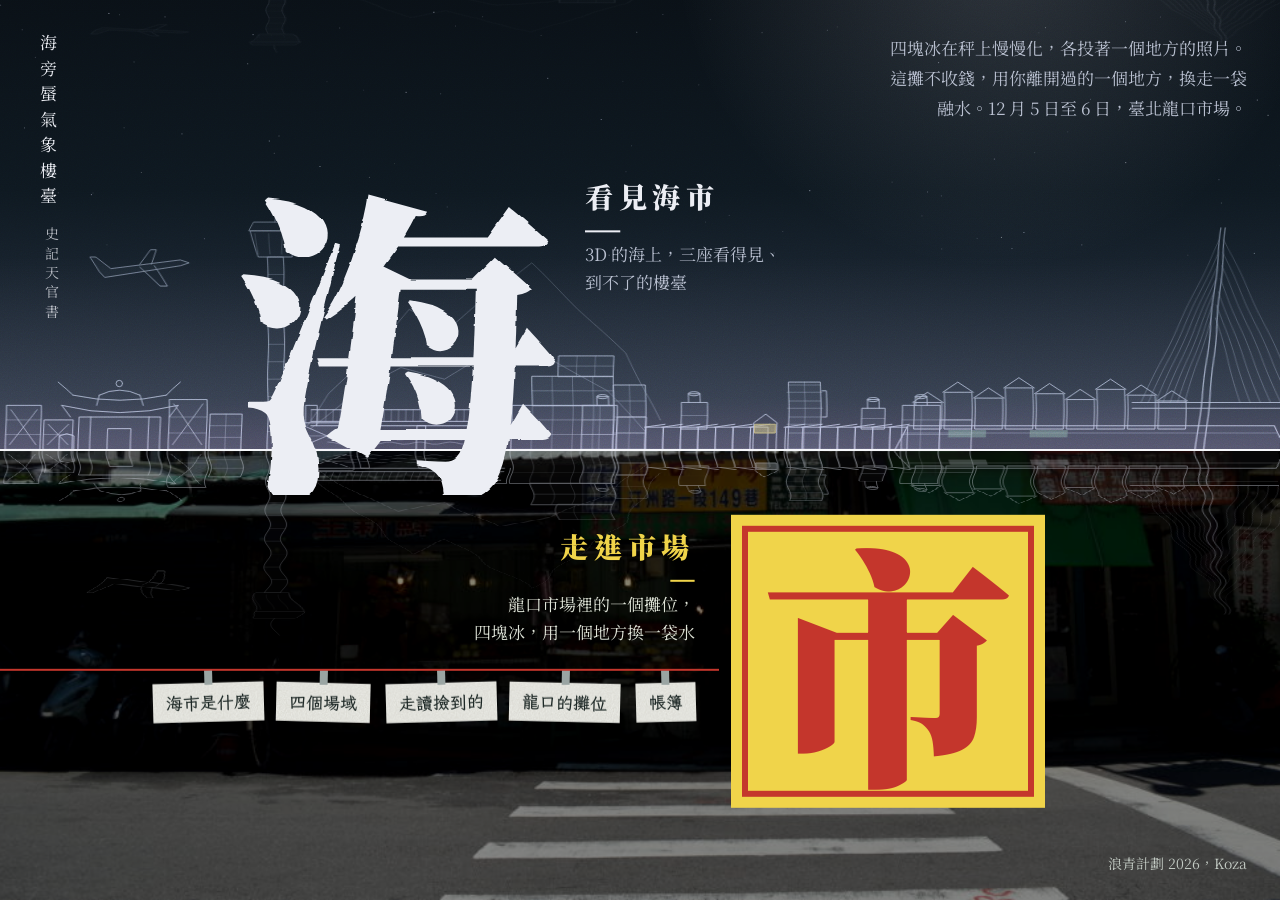
==== index.html @ f9930ed2 "《海市》網站第十版 入口頁（地平線切開「海」與「市」）、市場頁、3D 海市。 含 Koza 拍的龍口、雙溪、航空城照片，與標好出處的 Wikimedia Commons 照片。  Co-Authore" ====
<!doctype html>
<html lang="zh-Hant">
<head>
<meta charset="utf-8">
<meta name="viewport" content="width=device-width, initial-scale=1, viewport-fit=cover">
<title>海市・龍口市場裡的一個攤位</title>
<meta name="description" content="海市是龍口市場裡的一個攤位：四塊冰在秤上慢慢化，用你離開過的一個地方，換走一袋融水。上面是海，看見 3D 的海市；下面是市，走進市場。">
<link rel="icon" href="data:image/svg+xml,%3Csvg xmlns='http://www.w3.org/2000/svg' viewBox='0 0 64 64'%3E%3Crect width='64' height='64' fill='%23f0d44a'/%3E%3Ctext x='32' y='47' text-anchor='middle' font-size='42' font-weight='900' fill='%23c4362c' font-family='serif'%3E海%3C/text%3E%3C/svg%3E">
<link rel="preconnect" href="https://fonts.googleapis.com">
<link rel="preconnect" href="https://fonts.gstatic.com" crossorigin>
<link rel="stylesheet" href="https://fonts.googleapis.com/css2?family=Noto+Serif+TC:wght@400;600;900&family=LXGW+WenKai+TC:wght@700&display=swap">
<link rel="stylesheet" href="css/base.css">
<style>
/* 入口：「海市」兩個字被地平線切開。
   「海」在線上，是蜃吐出來的海市：珍珠色、在熱空氣裡晃，通往 3D。
   「市」在線下，是龍口市場的招牌：黃底紅字、站得穩穩的，通往一般網頁。
   游標在海上，地平線往下退，海市變大；游標在市場，地平線往上收，看到巷口。 */
:root {
  --m: clamp(20px, 2.6vw, 40px);
  --night: #070c10;
  --pearl: #eceef4;
  --pearl-2: #b9c0d0;
  --board: #f0d44a;
  --red: #c4362c; --red-2: #a52b22;
  --paper: #f3f4f0;
  --ink: #1d2826;
  --glyph: clamp(150px, min(36vh, 30vw), 440px);
}
html, body { height: 100%; margin: 0; background: var(--night); color: var(--pearl); overflow: hidden; font-family: var(--f-myth); }
a { color: inherit; text-decoration: none; }
.sr { position: absolute !important; width: 1px; height: 1px; overflow: hidden; clip-path: inset(50%); white-space: nowrap; }
.gate { position: fixed; inset: 0; overflow: hidden; }

/* 線上：夜海與海市 */
.sea { position: absolute; inset: 0; display: block; cursor: pointer; }
.sky { position: absolute; left: 0; right: 0; bottom: 50%; height: 72svh; will-change: transform; }
.sky canvas { position: absolute; inset: 0; width: 100%; height: 100%; display: block; }
.grain { position: absolute; inset: 0; pointer-events: none; opacity: .4; mix-blend-mode: overlay;
  background-image: url("data:image/svg+xml,%3Csvg xmlns='http://www.w3.org/2000/svg' width='200' height='200'%3E%3Cfilter id='n'%3E%3CfeTurbulence type='fractalNoise' baseFrequency='.85' numOctaves='3' stitchTiles='stitch'/%3E%3C/filter%3E%3Crect width='100%25' height='100%25' filter='url(%23n)' opacity='.55'/%3E%3C/svg%3E"); }

/* 線下：龍口市場的巷口 */
.market { position: absolute; inset: 0; display: block; clip-path: inset(50% 0 0 0); will-change: clip-path; background: #0d1110; }
.market .photo { position: absolute; inset: 0; width: 100%; height: 100%; object-fit: cover; object-position: 50% 62%; filter: brightness(.52) saturate(.85) contrast(1.05); }
.market .wet { position: absolute; left: 0; right: 0; top: 50%; height: 50%; will-change: transform; }
.market .wet canvas { width: 100%; height: 100%; display: block; mix-blend-mode: screen; }

/* 地平線：整個網站最重要的一條線 */
/* taste-skill-ignore: 地平線就是這個網站的概念，不是分隔線 */
.horizon { position: absolute; left: 0; right: 0; top: 50%; height: 2px; margin-top: -1px; background: #f6f7fa; z-index: 4; pointer-events: none; will-change: transform; transform-origin: 50% 50%; }

/* 兩個字 */
h1.g { margin: 0; padding-top: .14em; font-weight: 900; }
h1.g .sr { font-size: 1px; }
.g-shi { pointer-events: none; }
.g { position: absolute; z-index: 5; line-height: 1; font-size: var(--glyph); will-change: transform; }
.g-hai { left: max(var(--m), calc(50% - var(--glyph) * 1.25)); top: 50%; translate: 0 -88%; color: var(--pearl); filter: url(#heat); }
.g-shi { right: max(var(--m), calc(50% - var(--glyph) * 1.25)); top: 50%; translate: 0 calc(var(--glyph) * .2); }
.g-shi b { display: block; font-size: .78em; font-weight: 900; color: var(--red); background: var(--board); padding: .06em .12em .1em; outline: max(5px, .025em) solid var(--red); outline-offset: -.07em; }
.sub { font-size: 0; }

/* 字旁邊的說明與動作 */
.lab { position: absolute; z-index: 6; display: grid; gap: 8px; max-width: 24em; will-change: transform; }
.lab b { font-size: clamp(22px, 2.2vw, 30px); font-weight: 900; letter-spacing: .2em; }
.lab span { font-size: 17px; line-height: 1.65; }
.lab-sea { left: calc(max(var(--m), calc(50% - var(--glyph) * 1.25)) + var(--glyph) * 1.08); top: 50%; translate: 0 calc(-1 * var(--glyph) * .86); color: var(--pearl); }
.lab-sea span { color: var(--pearl-2); }
.lab-mkt { right: calc(max(var(--m), calc(50% - var(--glyph) * 1.25)) + var(--glyph) * 1.08); top: 50%; translate: 0 calc(var(--glyph) * .2 + 6px); text-align: right; justify-items: end; }
.lab-mkt b { color: var(--board); }
.lab-mkt span { color: #dfe4d8; }
.lab b::after { content: ""; display: block; height: 2px; margin-top: 8px; background: currentColor; transform: scaleX(.18); transform-origin: left; transition: transform .5s cubic-bezier(.2,.7,.2,1); }
.lab-mkt b::after { transform-origin: right; }
.sea:hover ~ .lab-sea b::after, .sea:focus-visible ~ .lab-sea b::after, .market:hover ~ .lab-mkt b::after, .market:focus-visible ~ .lab-mkt b::after { transform: scaleX(1); }
.sea:focus-visible, .market:focus-visible { outline: 3px solid var(--board); outline-offset: -8px; }
.lab { pointer-events: none; }

/* 紅繩上的紙條：直接到市場頁的某一段 */
.rope { position: absolute; left: var(--m); right: calc(max(var(--m), calc(50% - var(--glyph) * 1.25)) + var(--glyph) * 1.08); justify-content: flex-end; z-index: 6; top: 50%; translate: 0 calc(var(--glyph) * .2 + 150px); display: flex; flex-wrap: wrap; gap: 14px; margin: 0; padding: 18px 0 0; list-style: none; will-change: transform; }
.rope::before { content: ""; position: absolute; left: calc(-1 * var(--m)); right: -24px; top: 4px; height: 2px; background: var(--red); }
.rope a { display: block; position: relative; font-family: var(--f-hand); font-weight: 700; font-size: 17px; line-height: 1.3; color: var(--ink); padding: 9px 13px 8px; transform-origin: 50% -14px; rotate: var(--r, -1.6deg); transition: rotate .45s cubic-bezier(.3,1.5,.5,1), translate .45s cubic-bezier(.3,1.5,.5,1);
  background: var(--paper) url("data:image/svg+xml,%3Csvg xmlns='http://www.w3.org/2000/svg' width='240' height='240'%3E%3Cfilter id='n'%3E%3CfeTurbulence type='fractalNoise' baseFrequency='.85' numOctaves='2' stitchTiles='stitch'/%3E%3CfeColorMatrix values='0 0 0 0 .2 0 0 0 0 .18 0 0 0 0 .12 0 0 0 .55 0'/%3E%3C/filter%3E%3Crect width='100%25' height='100%25' filter='url(%23n)' opacity='.5'/%3E%3C/svg%3E"); }
.rope li:nth-child(even) a { --r: 1.4deg; }
.rope li { animation: sway 5.5s ease-in-out infinite alternate; animation-delay: calc(var(--i, 0) * -1.1s); transform-origin: 50% 0; }
.rope li:nth-child(2) { --i: 1; } .rope li:nth-child(3) { --i: 2; } .rope li:nth-child(4) { --i: 3; } .rope li:nth-child(5) { --i: 4; }
@keyframes sway { from { rotate: -1.6deg; } to { rotate: 1.8deg; } }
.rope a::before { content: ""; position: absolute; top: -12px; left: 50%; width: 8px; height: 14px; margin-left: -4px; background: #9aa5a3; }
.rope a:hover, .rope a:focus-visible { rotate: 0deg; translate: 0 3px; background-color: #fff; }
.rope a:focus-visible { outline: 3px solid var(--board); outline-offset: 2px; }

.quote { position: absolute; z-index: 6; left: var(--m); top: max(var(--m), env(safe-area-inset-top, 0px)); display: flex; gap: 14px; pointer-events: none; writing-mode: vertical-rl; }
.quote span:first-child { font-size: 17px; letter-spacing: .5em; }
.quote span:last-child { font-size: 14px; letter-spacing: .4em; opacity: .75; }
.about { position: absolute; z-index: 6; right: var(--m); top: max(var(--m), env(safe-area-inset-top, 0px)); margin: 0; max-width: 21em; font-size: 17px; line-height: 1.75; color: var(--pearl-2); pointer-events: none; text-align: right; }
.credit { position: absolute; z-index: 6; right: var(--m); bottom: max(24px, env(safe-area-inset-bottom, 0px)); margin: 0; font-size: 14px; color: #c3cbc4; pointer-events: none; }

/* 開場：地平線拉開，「海」從線上浮起、「市」掛上來 */
.horizon { scale: 0 1; animation: line 1.2s cubic-bezier(.6,0,.2,1) .1s forwards; }
@keyframes line { to { scale: 1 1; } }
.g-hai { animation: rise .8s cubic-bezier(.2,.7,.2,1) both; }
@keyframes rise { from { opacity: .35; clip-path: inset(60% 0 0 0); } to { opacity: 1; clip-path: inset(0 0 0 0); } }
.g-shi { animation: hang 2s cubic-bezier(.3,.7,.3,1) .4s both; transform-origin: 50% 0; }
@keyframes hang { 0% { opacity: 0; rotate: 0deg; translate: 0 calc(var(--glyph) * .2 - 40px); } 25% { opacity: 1; rotate: 3deg; translate: 0 calc(var(--glyph) * .2); } 50% { rotate: -1.8deg; } 75% { rotate: .7deg; } 100% { rotate: 0deg; translate: 0 calc(var(--glyph) * .2); } }
.lab, .rope, .about { animation: fade 1s ease 1.6s both; }
@keyframes fade { from { opacity: 0; } }

@media (max-width: 760px) {
  :root { --glyph: min(40vw, 30svh); }
  .g-hai { left: var(--m); }
  .g-shi { right: var(--m); }
  .lab-sea { left: auto; right: var(--m); text-align: right; justify-items: end; translate: 0 calc(-100% - 22px); }
  .lab-sea b::after { transform-origin: right; }
  .lab-mkt { right: auto; left: var(--m); text-align: left; justify-items: start; }
  .lab-mkt b::after { transform-origin: left; }
  .lab b { font-size: 20px; letter-spacing: .14em; }
  .lab span { font-size: 16px; }
  .lab br { display: none; }
  .lab-sea, .lab-mkt { max-width: 10.5em; }
  .rope { translate: 0 calc(var(--glyph) * .2 + var(--glyph) * .9 + 22px); gap: 12px 10px; right: var(--m); justify-content: flex-start; }
  .rope a { font-size: 16px; padding: 8px 11px 7px; }
  .quote span:last-child { display: none; }
  .about { left: calc(var(--m) + 48px); max-width: none; font-size: 16px; }
  .credit { bottom: max(14px, env(safe-area-inset-bottom, 0px)); }
}
@media (max-height: 640px) { .about { display: none; } }
@media (prefers-reduced-motion: reduce) {
  .horizon, .g, .lab, .rope, .rope li, .about { animation: none !important; } .horizon { scale: 1 1; }
  .g-hai { filter: none; } }
</style>
</head>
<body>
<svg width="0" height="0" style="position:absolute" aria-hidden="true">
  <filter id="heat" x="-10%" y="-10%" width="120%" height="120%">
    <feTurbulence type="fractalNoise" baseFrequency="0.004 0.06" numOctaves="2" seed="3" result="n">
      <animate attributeName="baseFrequency" dur="7s" values="0.004 0.06;0.005 0.085;0.004 0.06" repeatCount="indefinite"/>
    </feTurbulence>
    <feDisplacementMap in="SourceGraphic" in2="n" scale="4" xChannelSelector="R" yChannelSelector="G">
      <animate attributeName="scale" id="heatScale" dur="5s" values="3;5.5;3" repeatCount="indefinite"/>
    </feDisplacementMap>
  </filter>
</svg>
<main class="gate" id="gate">
  <a class="sea" id="sea" href="world.html" aria-label="看見海市，進入 3D 的海上">
    <div class="sky" id="skyL"><canvas id="sky" aria-hidden="true"></canvas><span class="grain" aria-hidden="true"></span></div>
    <h1 class="g g-hai" id="gHai"><span aria-hidden="true">海</span><span class="sr">海市，龍口市場裡的一個攤位</span></h1>
  </a>
  <a class="market" id="mkt" href="market.html" aria-label="市：走進市場，一般網頁">
    <img class="photo" src="images/longkou/1.jpg" width="1024" height="681" alt="" fetchpriority="high">
    <div class="wet" id="wetL"><canvas id="counter" aria-hidden="true"></canvas></div>
  </a>
  <div class="horizon" id="hz" aria-hidden="true"></div>
  <span class="g g-shi" id="gShi" aria-hidden="true"><b>市</b></span>
  <div class="lab lab-sea" id="labSea" aria-hidden="true"><b>看見海市</b><span>3D 的海上，三座看得見、<br>到不了的樓臺</span></div>
  <div class="lab lab-mkt" id="labMkt" aria-hidden="true"><b>走進市場</b><span>龍口市場裡的一個攤位，<br>四塊冰，用一個地方換一袋水</span></div>
  <ul class="rope" id="rope" aria-label="直接到市場裡的攤位">
    <li><a href="market.html#about">海市是什麼</a></li>
    <li><a href="market.html#sites">四個場域</a></li>
    <li><a href="market.html#walked">走讀撿到的</a></li>
    <li><a href="market.html#stall">龍口的攤位</a></li>
    <li><a href="market.html#ledger">帳簿</a></li>
  </ul>
  <div class="quote" aria-hidden="true"><span>海旁蜃氣象樓臺</span><span>史記天官書</span></div>
  <p class="about">四塊冰在秤上慢慢化，各投著一個地方的照片。這攤不收錢，用你離開過的一個地方，換走一袋融水。12 月 5 日至 6 日，臺北龍口市場。</p>
  <p class="credit">浪青計劃 2026，Koza</p>
</main>

<script>
(() => {
  const $ = id => document.getElementById(id);
  const cv = $('sky'), x = cv.getContext('2d');
  const cc = $('counter'), y2 = cc.getContext('2d');
  const reduce = matchMedia('(prefers-reduced-motion: reduce)').matches;
  const touch = matchMedia('(hover: none)').matches;
  const DPR = Math.min(2, devicePixelRatio || 1);
  let W, H, CW, CH, art, ghost, stars, hot = 0, t0 = null;
  let s = 11; const r = () => { s = (s * 16807) % 2147483647; return (s - 1) / 2147483646; };

  function makeArt() {
    const c = document.createElement('canvas'); c.width = W; c.height = Math.round(H * .66);
    const t = c.getContext('2d'), G = c.height - 1;
    const U = Math.min(W / 880, H / 430);
    const LINE = 'rgba(232,236,255,.88)', SOFT = 'rgba(232,236,255,.34)', FILL = 'rgba(190,200,235,.06)';
    t.lineJoin = 'round'; t.lineCap = 'round';
    let ox = 0;
    const X = v => ox + v * U, Y = v => G - v * U;
    const lw = k => (t.lineWidth = Math.max(1, DPR * k));
    const path = (pts, close, fill) => { t.beginPath(); pts.forEach(([a, b], i) => i ? t.lineTo(X(a), Y(b)) : t.moveTo(X(a), Y(b))); if (close) t.closePath(); if (fill) { t.fillStyle = FILL; t.fill(); } t.stroke(); };
    const seg = (a, b, c2, d) => { t.beginPath(); t.moveTo(X(a), Y(b)); t.lineTo(X(c2), Y(d)); t.stroke(); };
    const bldg = (x0, y0, w, h, o = {}) => {
      t.strokeStyle = LINE; lw(.85); path([[x0, y0], [x0, y0 + h], [x0 + w, y0 + h], [x0 + w, y0]], true, true);
      t.strokeStyle = SOFT; lw(.6);
      const fl = o.floor || 9;
      for (let yy = y0 + fl; yy < y0 + h - 1; yy += fl) seg(x0, yy, x0 + w, yy);
      const cols = o.cols ?? 2; for (let k = 1; k <= cols; k++) seg(x0 + w * k / (cols + 1), y0, x0 + w * k / (cols + 1), y0 + h);
      if (o.boarded) { t.strokeStyle = 'rgba(232,236,255,.7)'; seg(x0 + 3, y0 + 3, x0 + w - 3, y0 + h - 3); seg(x0 + 3, y0 + h - 3, x0 + w - 3, y0 + 3); }
    };

    /* 航空城 */
    ox = W * .15;
    bldg(52, 0, 11, 132, { floor: 12, cols: 0 });
    t.strokeStyle = LINE; lw(.9); path([[46, 132], [69, 132], [74, 150], [41, 150]], true, true); path([[40, 150], [75, 150], [72, 156], [43, 156]], true, true); seg(57.5, 156, 57.5, 172);
    t.strokeStyle = SOFT; lw(.6); for (let k = 0; k < 4; k++) seg(46 + k * 8, 134, 44 + k * 9.5, 148);
    t.strokeStyle = LINE; lw(.9); path([[-78, 0], [-78, 22], [-22, 22], [-22, 0]], false, true);
    seg(-70, 0, -70, 22); seg(-30, 0, -30, 22); path([[-58, 0], [-58, 14], [-42, 14], [-42, 0]]);
    t.beginPath(); t.moveTo(X(-90), Y(30)); t.quadraticCurveTo(X(-50), Y(20), X(-10), Y(30)); t.stroke();
    t.beginPath(); t.moveTo(X(-84), Y(22)); t.lineTo(X(-90), Y(30)); t.moveTo(X(-16), Y(22)); t.lineTo(X(-10), Y(30)); t.stroke();
    t.beginPath(); t.moveTo(X(-82), Y(37)); t.quadraticCurveTo(X(-50), Y(30), X(-18), Y(37)); t.stroke();
    t.beginPath(); t.moveTo(X(-82), Y(37)); t.quadraticCurveTo(X(-86), Y(41), X(-92), Y(46)); t.moveTo(X(-18), Y(37)); t.quadraticCurveTo(X(-14), Y(41), X(-8), Y(46)); t.stroke();
    t.beginPath(); t.moveTo(X(-64), Y(37)); t.quadraticCurveTo(X(-50), Y(44), X(-36), Y(37)); t.moveTo(X(-64), Y(37)); t.lineTo(X(-66), Y(30)); t.moveTo(X(-36), Y(37)); t.lineTo(X(-34), Y(30)); t.stroke();
    t.beginPath(); t.arc(X(-50), Y(45), 2.2 * U, 0, 7); t.stroke();
    bldg(-128, 0, 24, 30, { boarded: true, floor: 10, cols: 0 }); bldg(-102, 0, 20, 20, { boarded: true, floor: 10, cols: 0 });
    bldg(-16, 0, 26, 34, { boarded: true, floor: 11, cols: 0 }); bldg(12, 0, 22, 24, { floor: 8, cols: 1 }); bldg(76, 0, 34, 18, { boarded: true, floor: 9, cols: 0 });
    t.strokeStyle = LINE; lw(.9); path([[-91, 0], [-91, 9], [-86, 10.5], [-81, 9], [-81, 0]], false, true);
    path([[-60, 118], [-8, 126], [-2, 128], [-8, 130], [-56, 124], [-66, 132], [-70, 132], [-64, 122]], true, true);
    path([[-36, 125], [-22, 112], [-17, 112], [-26, 126]]); path([[-36, 127], [-28, 137], [-24, 137], [-28, 127]]);

    /* 雙溪 */
    ox = W * .37;
    t.strokeStyle = SOFT; lw(.7);
    t.beginPath(); t.moveTo(X(-125), Y(0)); [[-100, 38], [-74, 62], [-44, 96], [-18, 82], [8, 104], [40, 128], [72, 96], [104, 66], [128, 20]].forEach(([a, b]) => t.lineTo(X(a), Y(b))); t.stroke();
    t.beginPath(); t.moveTo(X(-112), Y(14)); [[-80, 40], [-50, 56], [-20, 48], [16, 70], [52, 62], [92, 40], [118, 12]].forEach(([a, b]) => t.lineTo(X(a), Y(b))); t.stroke();
    bldg(26, 0, 70, 30, { floor: 10, cols: 4 }); bldg(40, 30, 56, 20, { floor: 10, cols: 3 }); bldg(58, 50, 38, 14, { floor: 7, cols: 2 }); bldg(96, 0, 22, 44, { floor: 11, cols: 1 });
    t.strokeStyle = LINE; lw(1.2); seg(-112, 16, 20, 16); lw(.85); seg(-112, 27, 20, 27); seg(-112, 19, 20, 19);
    t.strokeStyle = SOFT; lw(.7); for (let k = -112; k <= 20; k += 5) seg(k, 19, k, 27);
    t.strokeStyle = LINE; lw(.9); path([[-116, 16], [-116, 30], [-108, 30], [-108, 16]]); path([[16, 16], [16, 30], [24, 30], [24, 16]]);
    for (const px of [-76, -36]) path([[px - 3, 0], [px - 3, 16], [px + 3, 16], [px + 3, 0]]);
    t.strokeStyle = SOFT; lw(.6); for (let k = 0; k < 3; k++) { t.beginPath(); for (let xx = -100; xx <= 10; xx += 4) { const yy = 4 + k * 3 + Math.sin(xx * .3 + k) * .8; xx === -100 ? t.moveTo(X(xx), Y(yy)) : t.lineTo(X(xx), Y(yy)); } t.stroke(); }

    /* 龍口：一層樓高的鐵皮屋頂連成一片，巷口掛著黃色的招牌，旁邊一棟紅磚老樓，後面是兩三層的老房子和水塔 */
    ox = W * .6;
    bldg(-128, 0, 24, 30, { floor: 10, cols: 1 }); bldg(-104, 0, 20, 22, { floor: 11, cols: 0 }); bldg(92, 0, 26, 30, { floor: 10, cols: 1 }); bldg(118, 0, 22, 20, { floor: 10, cols: 0 });
    bldg(-60, 14, 18, 18, { floor: 9, cols: 0 }); bldg(64, 14, 16, 14, { floor: 7, cols: 0 });
    t.strokeStyle = LINE; lw(.8); for (const [tx, ty] of [[-114, 30], [-51, 32], [105, 30], [72, 28]]) { path([[tx - 4, ty], [tx - 4, ty + 6], [tx + 4, ty + 6], [tx + 4, ty]]); t.beginPath(); t.ellipse(X(tx), Y(ty + 6), 4 * U, 1.4 * U, 0, 0, 7); t.stroke(); }
    // 鐵皮屋頂：一格一格、高低不齊
    for (let k = -84; k < 86; k += 12) { if (k > -10 && k < 6) continue; const h = 15 + ((k * 7) & 3);
      bldg(k, 0, 12, h, { floor: 30, cols: 0 }); t.strokeStyle = LINE; lw(.75); path([[k - 1, h], [k + 13, h + 2]]); }
    // 巷口：小山牆與黃色招牌
    t.strokeStyle = LINE; lw(1); path([[-10, 0], [-10, 18], [-2, 24], [6, 18], [6, 0]]);
    t.fillStyle = 'rgba(240,212,74,.55)'; t.fillRect(X(-9), Y(17), 14 * U, 6 * U); t.strokeStyle = 'rgba(240,212,74,.95)'; lw(.8); t.strokeRect(X(-9), Y(17), 14 * U, 6 * U);
    // 紅磚老樓
    bldg(14, 0, 22, 46, { floor: 11, cols: 1 });
    t.strokeStyle = SOFT; lw(.6); for (let k = 1; k < 4; k++) path([[13, 11 * k + 6], [37, 11 * k + 6]]);
    t.strokeStyle = LINE; lw(.8); path([[37, 22], [40, 22], [40, 40], [37, 40]]);

    /* 社子島 */
    ox = W * .85;
    for (let k = 0; k < 9; k++) { const x0 = -120 + k * 21, h = 18 + (k * 7) % 11; bldg(x0, 14, 19, h, { floor: 30, cols: 0 }); t.strokeStyle = LINE; lw(.8); path([[x0 - 1, 14 + h], [x0 + 9.5, 14 + h + 7], [x0 + 20, 14 + h]]); }
    t.strokeStyle = LINE; lw(1.1); path([[-132, 0], [-124, 16], [128, 16], [136, 0]], false, true);
    t.strokeStyle = SOFT; lw(.6); seg(-126, 11, 130, 11);
    t.fillStyle = 'rgba(132,196,140,.45)'; t.fillRect(X(-96), Y(13), 26 * U, 5 * U); t.fillRect(X(-40), Y(13), 26 * U, 5 * U);
    const TOPX = 92, TOPY = 152;
    t.strokeStyle = LINE; lw(1.3); seg(74, 0, TOPX, TOPY); seg(80, 0, TOPX + 3, TOPY);
    lw(1.1); seg(30, 32, 150, 32); seg(30, 28, 150, 28);
    t.strokeStyle = SOFT; lw(.55);
    for (let k = 0; k < 7; k++) { const hy = TOPY - 8 - k * 9, hx = 74 + (TOPX - 74) * (hy / TOPY); seg(hx, hy, 36 + k * 5, 32); seg(hx + 3, hy, 146 - k * 7, 32); }
    return c;
  }
  // 倒影：同一張線稿染成深色，畫在白鐵台面上才看得見
  function makeGhost(src) {
    const c = document.createElement('canvas'); c.width = src.width; c.height = src.height;
    const g = c.getContext('2d'); g.drawImage(src, 0, 0); g.globalCompositeOperation = 'source-in'; g.fillStyle = '#d9deea'; g.fillRect(0, 0, c.width, c.height);
    return c;
  }


  function size() {
    W = cv.width = Math.round(cv.clientWidth * DPR); H = cv.height = Math.round(cv.clientHeight * DPR);
    CW = cc.width = Math.round(cc.clientWidth * DPR); CH = cc.height = Math.round(cc.clientHeight * DPR);
    s = 11; art = makeArt(); ghost = makeGhost(art);
    stars = Array.from({ length: 150 }, () => [r() * W, r() * H * .7, r()]);
  }
  size(); addEventListener('resize', size);
  const ease = v => v <= 0 ? 0 : v >= 1 ? 1 : 1 - Math.pow(1 - v, 3);

  /* 地平線：游標在海上就往下退（海市變大），在市場就往上收（看見巷口） */
  let hz = .5, hzT = .5, pin = 0;
  const sea = $('sea'), mkt = $('mkt');
  const toSea = () => { hzT = .6; pin = 1; }, toMkt = () => { hzT = .4; pin = -1; }, rest = () => { hzT = .5; pin = 0; };
  if (!touch) {
    addEventListener('pointermove', e => { const k = e.clientY / innerHeight; if (k < hz - .02) toSea(); else if (k > hz + .02) toMkt(); });
    document.documentElement.addEventListener('pointerleave', rest);
  }
  sea.addEventListener('focus', toSea); mkt.addEventListener('focus', toMkt);
  sea.addEventListener('blur', rest); mkt.addEventListener('blur', rest);
  // 地平線以下的地方都屬於市場：點在線下（包括「市」和它的說明）就走進市場
  const els = { sky: $('skyL'), wet: $('wetL'), hz: $('hz'), hai: $('gHai'), shi: $('gShi'), ls: $('labSea'), lm: $('labMkt'), rope: $('rope') };
  const heat = document.getElementById('heatScale');

  function layout(t) {
    const dy = (hz - .5) * innerHeight;
    const tr = `translate3d(0, ${dy.toFixed(1)}px, 0)`;
    els.sky.style.transform = tr; els.wet.style.transform = tr; els.hz.style.transform = tr;
    // 海市越近越大一點，市場越近字越穩
    const k = (hz - .5) / .1;   // -1 市場 … 0 … 1 海
    els.hai.style.transform = `${tr} scale(${(1 + Math.max(0, k) * .12).toFixed(3)})`;
    els.hai.style.transformOrigin = '50% 100%';
    els.shi.style.transform = `${tr} scale(${(1 + Math.max(0, -k) * .06).toFixed(3)})`;
    els.ls.style.transform = tr; els.lm.style.transform = tr; els.rope.style.transform = tr;
    mkt.style.clipPath = `inset(${(hz * 100).toFixed(2)}% 0 0 0)`;
    if (heat && !reduce) heat.setAttribute('values', `${(2.5 + k).toFixed(1)};${(4.5 + k * 2).toFixed(1)};${(2.5 + k).toFixed(1)}`);
  }

  function draw(t) {
    if (t0 === null) t0 = t;
    const rise = reduce ? 1 : ease((t - t0 - 500) / 2400);
    // 地平線慢慢跟上游標；沒有游標時（手機）自己輕輕呼吸
    const idle = touch && !reduce && !pin ? Math.sin(t * .00035) * .025 : 0;
    hz += (hzT + idle - hz) * (reduce ? 1 : .06);
    hot += ((pin > 0 ? 1 : 0) - hot) * .05;
    layout(t);

    const g = x.createLinearGradient(0, 0, 0, H);
    g.addColorStop(0, '#05080c'); g.addColorStop(.6, '#0e1820'); g.addColorStop(.92, '#25303f'); g.addColorStop(1, '#3a3b52');
    x.fillStyle = g; x.fillRect(0, 0, W, H);
    stars.forEach(([sx, sy, k]) => { x.fillStyle = `rgba(230,234,255,${.12 + .45 * k * (.6 + .4 * Math.sin(t * .001 + k * 30))})`; x.fillRect(sx, sy, DPR, DPR); });
    const m = x.createRadialGradient(W * .78, H * .22, 0, W * .78, H * .22, H * .5);
    m.addColorStop(0, 'rgba(230,232,245,.16)'); m.addColorStop(1, 'rgba(230,232,245,0)'); x.fillStyle = m; x.fillRect(0, 0, W, H);
    // 一條一條橫切、左右晃，像隔著熱空氣看；游標在海上時晃得更兇
    const th = art.height, step = DPR, amp = (1 + hot * 4) * DPR, lift = (1 - rise) * th * .18;
    x.globalCompositeOperation = 'lighter';
    for (let yy = 0; yy < th; yy += step) {
      const kk = yy / th; if (kk < 1 - rise * 1.02) continue;
      const off = Math.sin(yy * .09 / DPR + t * .0016) * amp * (1 - kk * .6) + Math.sin(yy * .023 / DPR - t * .0006) * amp * .5;
      x.globalAlpha = Math.min(1, Math.pow(kk, .7) * (.62 + hot * .3)) * rise;
      x.drawImage(art, 0, yy, W, step, off, H - th + yy + lift, W, step);
    }
    // 上現蜃景：樓臺上方，偶爾浮出一個倒過來的影子
    const fl = reduce ? .5 : Math.max(0, Math.sin(t * .00031) * .5 + Math.sin(t * .00083) * .35);
    if (fl > .02) { const sq = .42 + Math.sin(t * .0004) * .12;
      for (let yy = 0; yy < th; yy += step) {
        const dst = H - th * .8 - yy * sq; if (dst < 0) break;         // 倒過來：樓臺的底在最上面，頂朝下對著真的樓臺
        const off = Math.sin(yy * .11 / DPR + t * .002) * amp * 1.6;
        x.globalAlpha = Math.pow(yy / th, 1.4) * .24 * fl * rise;
        x.drawImage(art, 0, yy, W, step, off, dst, W, Math.max(1, step * sq));
      } }
    x.globalAlpha = 1; x.globalCompositeOperation = 'source-over';
    const v = x.createLinearGradient(0, H * .7, 0, H);
    v.addColorStop(0, 'rgba(207,199,224,0)'); v.addColorStop(1, `rgba(207,199,224,${.14 + hot * .12})`);
    x.fillStyle = v; x.fillRect(0, H * .7, W, H * .3);

    // 線下：海市倒映在巷口濕濕的地上，一皺一皺
    y2.clearRect(0, 0, CW, CH);
    const depth = Math.min(CH * .7, th * .8), sqz = depth / th;
    for (let yy = 0; yy < depth; yy += step) {
      const kk = yy / depth, src = th - 1 - Math.floor(yy / sqz); if (src < 0) break;
      const off = Math.sin(yy * .22 / DPR + t * .0022) * (1.5 + kk * 6) * DPR;
      y2.globalAlpha = (1 - kk) * (1 - kk) * .55 * rise;
      y2.drawImage(ghost, 0, src, W, 1, off, yy, CW, step);
    }
    y2.globalAlpha = 1;
    requestAnimationFrame(draw);
  }
  requestAnimationFrame(draw);
})();
</script>
</body>
</html>
---- css/base.css ----
/* 《海市》共用設計語言
   一條地平線分開兩個世界：上面是蜃吐出的海市（夜海、珍珠般的水氣），下面是龍口市場（白鐵攤台、紅繩、手寫價牌）。
   每頁刻意只用一種外觀：海市頁是夜，市場頁是白鐵，不跟隨系統深淺色。 */
:root {
  --sea: #0e1a22;        /* 夜海 */
  --sea-2: #172833;
  --pearl: #e3e6ea;      /* 蜃氣、珍珠 */
  --vapor-a: #cfc7e0;    /* 水氣的紫 */
  --vapor-b: #b7e0e2;    /* 水氣的青 */
  --ice: #c4e6ec;
  --red: #c4362c;        /* 紅繩、價牌 */
  --steel: #e8ecec;      /* 白鐵攤台 */
  --steel-2: #d3d9d9;
  --ink: #1a2529;
  --ink-soft: #55656a;
  --f-myth: "Noto Serif TC", "Songti TC", "PMingLiU", serif;      /* 神話、標題 */
  --f-hand: "LXGW WenKai TC", "Kaiti TC", "DFKai-SB", serif;      /* 價牌、叫賣，手寫感 */
  --f-body: "Noto Sans TC", "PingFang TC", "Microsoft JhengHei", sans-serif;
}
* { box-sizing: border-box; }
[hidden] { display: none !important; }
html, body { margin: 0; }
body { font-family: var(--f-body); font-size: 16px; line-height: 1.8; -webkit-font-smoothing: antialiased; }
a { color: inherit; }
:focus-visible { outline: 2px solid var(--red); outline-offset: 3px; }
.vertical { writing-mode: vertical-rl; text-orientation: upright; letter-spacing: .35em; }
.tag-red { font-family: var(--f-hand); background: var(--red); color: #fff; padding: 2px 10px; border-radius: 2px; display: inline-block; }
@media (prefers-reduced-motion: reduce) { *, *::before, *::after { animation: none !important; transition: none !important; } }
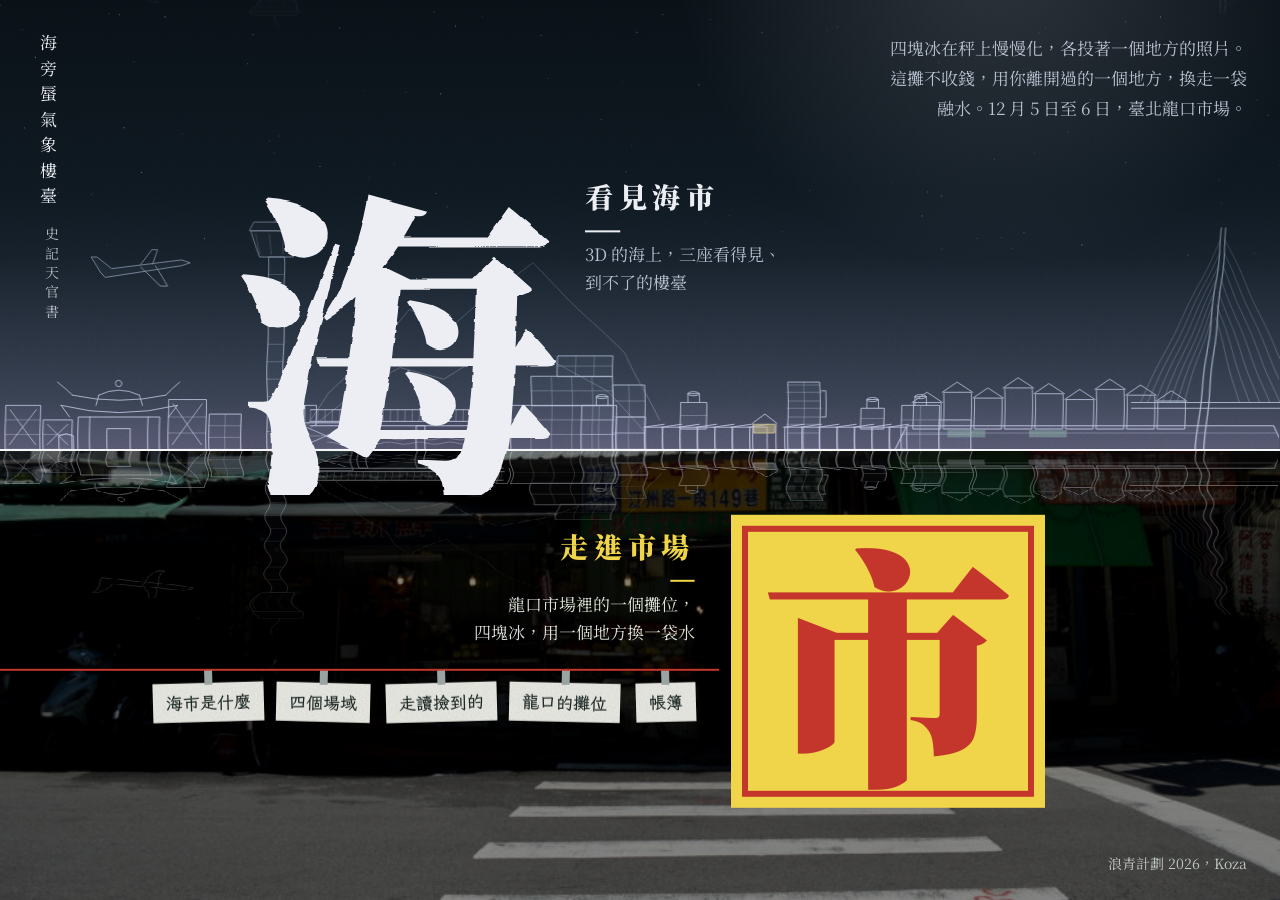
==== commit 91da7c29: "3D 樓臺中距離寫實化：照片貼牆、重建社子大橋、做舊、水邊 - 修正樹和油桶發白：靠 instanceColor 上色的材質，夜間補光也乘上各自的顏色 - Koza 的照片貼上建築：雙溪沿溪老公寓、林" ====
--- a/index.html
+++ b/index.html
@@ -262,6 +262,8 @@
 
 
   function size() {
+    // 視窗或容器還沒有大小時（背景分頁、剛載入）先不畫，免得拿寬或高為 0 的畫布去 drawImage
+    if (!cv.clientWidth || !cv.clientHeight || !cc.clientWidth || !cc.clientHeight) return false;
     W = cv.width = Math.round(cv.clientWidth * DPR); H = cv.height = Math.round(cv.clientHeight * DPR);
     CW = cc.width = Math.round(cc.clientWidth * DPR); CH = cc.height = Math.round(cc.clientHeight * DPR);
     s = 11; art = makeArt(); ghost = makeGhost(art);
@@ -299,6 +301,7 @@
   }
 
   function draw(t) {
+    if (!art || !art.width || !art.height) { if (size() === false) { requestAnimationFrame(draw); return; } }
     if (t0 === null) t0 = t;
     const rise = reduce ? 1 : ease((t - t0 - 500) / 2400);
     // 地平線慢慢跟上游標；沒有游標時（手機）自己輕輕呼吸
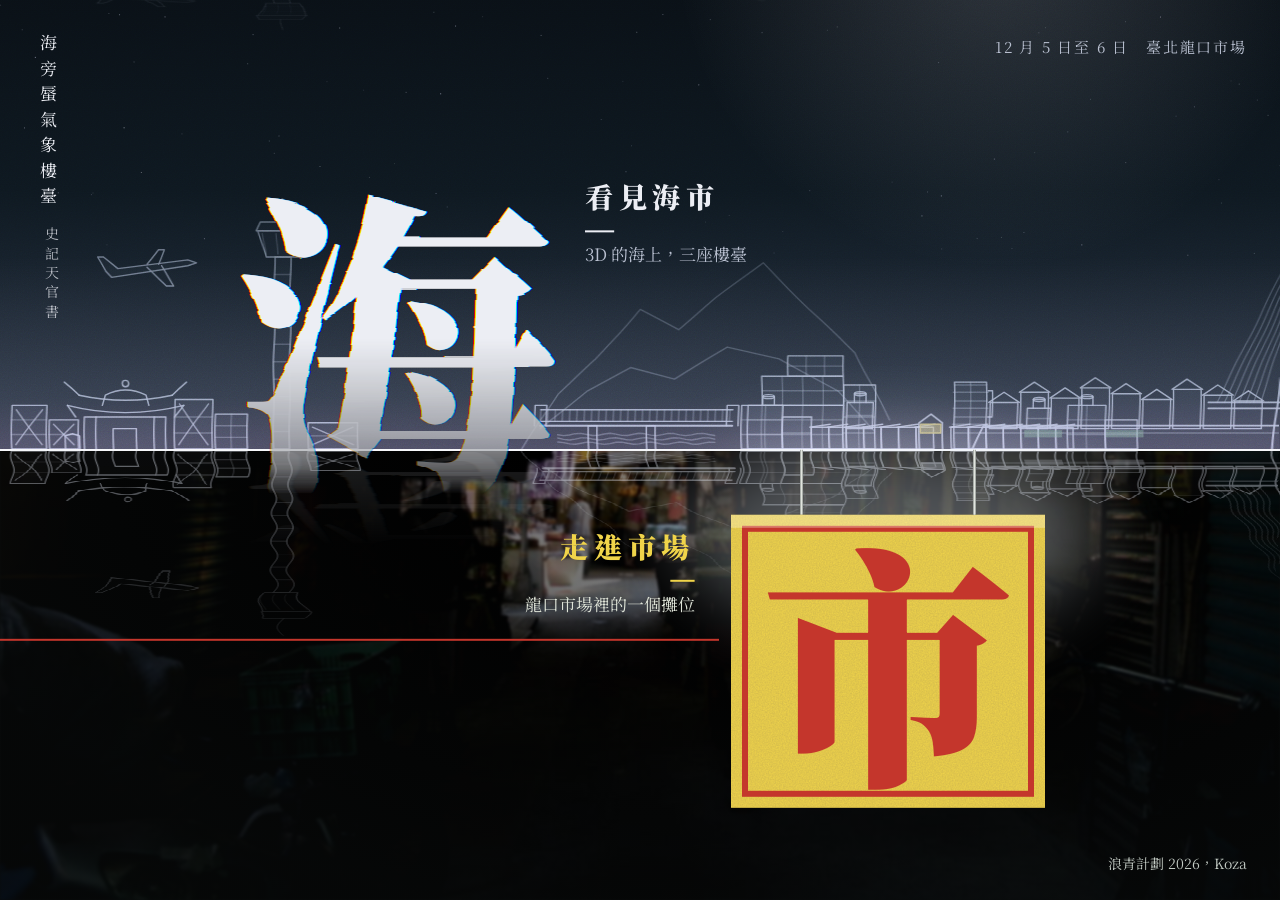
==== commit 31252584: "入口頁：只讓「海市」和地平線說話 文字刪到一行日期、紙條游標進市場才垂下；點海被夜霧吞、點市推進巷口； 海成蜃景（淡入地平線、倒影、色散），市成吊在地平線上的招牌加日光燈； 巷口換 2.jpg 加暗角" ====
--- a/index.html
+++ b/index.html
@@ -40,7 +40,9 @@
 
 /* 線下：龍口市場的巷口 */
 .market { position: absolute; inset: 0; display: block; clip-path: inset(50% 0 0 0); will-change: clip-path; background: #0d1110; }
-.market .photo { position: absolute; inset: 0; width: 100%; height: 100%; object-fit: cover; object-position: 50% 62%; filter: brightness(.52) saturate(.85) contrast(1.05); }
+.market .photo { position: absolute; inset: 0; width: 100%; height: 100%; object-fit: cover; object-position: 50% 58%; filter: brightness(.5) saturate(.8) contrast(1.06) blur(1.2px); transform-origin: 50% 62%; transition: transform 1.1s cubic-bezier(.5,0,.2,1), filter 1.1s ease; }
+/* 巷口暗角：視線停在招牌，不被最亮的地面搶走 */
+.market .vig { position: absolute; inset: 0; pointer-events: none; background: radial-gradient(ellipse 70% 60% at 62% 45%, rgba(8,10,10,0) 30%, rgba(8,10,10,.72) 100%); }
 .market .wet { position: absolute; left: 0; right: 0; top: 50%; height: 50%; will-change: transform; }
 .market .wet canvas { width: 100%; height: 100%; display: block; mix-blend-mode: screen; }
 
@@ -54,8 +56,20 @@
 .g-shi { pointer-events: none; }
 .g { position: absolute; z-index: 5; line-height: 1; font-size: var(--glyph); will-change: transform; }
 .g-hai { left: max(var(--m), calc(50% - var(--glyph) * 1.25)); top: 50%; translate: 0 -88%; color: var(--pearl); filter: url(#heat); }
+/* 「海」越往地平線越淡，像蜃景從水氣裡浮出來 */
+.g-hai > span:first-child { display: inline-block; -webkit-mask-image: linear-gradient(#000 52%, rgba(0,0,0,.25) 92%, transparent); mask-image: linear-gradient(#000 52%, rgba(0,0,0,.25) 92%, transparent); }
+/* 線下一個倒過來、被壓扁的淡倒影 */
+.g-echo { left: max(var(--m), calc(50% - var(--glyph) * 1.25)); top: 50%; translate: 0 -100%; color: var(--pearl); opacity: .13; transform-origin: 50% 100%; filter: url(#heat) blur(1.5px); pointer-events: none;
+  -webkit-mask-image: linear-gradient(to top, #000, transparent 72%); mask-image: linear-gradient(to top, #000, transparent 72%); }
 .g-shi { right: max(var(--m), calc(50% - var(--glyph) * 1.25)); top: 50%; translate: 0 calc(var(--glyph) * .2); }
-.g-shi b { display: block; font-size: .78em; font-weight: 900; color: var(--red); background: var(--board); padding: .06em .12em .1em; outline: max(5px, .025em) solid var(--red); outline-offset: -.07em; }
+.g-shi b { position: relative; display: block; font-size: .78em; font-weight: 900; color: var(--red); background: var(--board) url("data:image/svg+xml,%3Csvg xmlns='http://www.w3.org/2000/svg' width='220' height='220'%3E%3Cfilter id='n'%3E%3CfeTurbulence type='fractalNoise' baseFrequency='.7' numOctaves='3' stitchTiles='stitch'/%3E%3CfeColorMatrix values='0 0 0 0 .32 0 0 0 0 .24 0 0 0 0 .08 0 0 0 .9 0'/%3E%3C/filter%3E%3Crect width='100%25' height='100%25' filter='url(%23n)' opacity='.38'/%3E%3C/svg%3E"); padding: .06em .12em .1em; outline: max(5px, .025em) solid var(--red); outline-offset: -.07em; }
+/* 招牌上緣那條被日光燈照亮的邊，和兩條吊線 */
+.g-shi b::before { content: ""; position: absolute; left: 0; right: 0; top: 0; height: .05em; background: rgba(255,250,220,.35); }
+.g-shi::before, .g-shi::after { content: ""; position: absolute; top: -.2em; width: 3px; height: .2em; background: linear-gradient(90deg, #8d938e, #e2e5df 50%, #8d938e); }
+.g-shi::before { left: 22%; } .g-shi::after { right: 22%; }
+/* 招牌後面的日光燈光暈，偶爾閃一下 */
+.g-shi .tube { position: absolute; left: -16%; right: -16%; top: -26%; height: 64%; z-index: -1; background: #eaf4ff; opacity: .34; filter: blur(40px); border-radius: 50%; animation: tube 9s steps(1, end) 2.4s infinite; }
+@keyframes tube { 0%, 61%, 63%, 64.5%, 100% { opacity: .34; } 62%, 64% { opacity: .06; } }
 .sub { font-size: 0; }
 
 /* 字旁邊的說明與動作 */
@@ -74,9 +88,15 @@
 .lab { pointer-events: none; }
 
 /* 紅繩上的紙條：直接到市場頁的某一段 */
-.rope { position: absolute; left: var(--m); right: calc(max(var(--m), calc(50% - var(--glyph) * 1.25)) + var(--glyph) * 1.08); justify-content: flex-end; z-index: 6; top: 50%; translate: 0 calc(var(--glyph) * .2 + 150px); display: flex; flex-wrap: wrap; gap: 14px; margin: 0; padding: 18px 0 0; list-style: none; will-change: transform; }
+.rope { position: absolute; left: var(--m); right: calc(max(var(--m), calc(50% - var(--glyph) * 1.25)) + var(--glyph) * 1.08); justify-content: flex-end; z-index: 6; top: 50%; translate: 0 calc(var(--glyph) * .2 + 120px); display: flex; flex-wrap: nowrap; gap: 12px; margin: 0; padding: 18px 0 0; list-style: none; will-change: transform; }
+.rope li { flex: none; }
+@media (hover: hover) {
+  .rope a { opacity: 0; translate: 0 -26px; transition: opacity .35s ease, translate .6s cubic-bezier(.3,1.4,.5,1), rotate .45s cubic-bezier(.3,1.5,.5,1); }
+  .gate.on-mkt .rope a, .rope:focus-within a { opacity: 1; translate: 0 0; }
+  .gate.on-mkt .rope li:nth-child(2) a { transition-delay: 60ms; } .gate.on-mkt .rope li:nth-child(3) a { transition-delay: 120ms; } .gate.on-mkt .rope li:nth-child(4) a { transition-delay: 180ms; } .gate.on-mkt .rope li:nth-child(5) a { transition-delay: 240ms; }
+}
 .rope::before { content: ""; position: absolute; left: calc(-1 * var(--m)); right: -24px; top: 4px; height: 2px; background: var(--red); }
-.rope a { display: block; position: relative; font-family: var(--f-hand); font-weight: 700; font-size: 17px; line-height: 1.3; color: var(--ink); padding: 9px 13px 8px; transform-origin: 50% -14px; rotate: var(--r, -1.6deg); transition: rotate .45s cubic-bezier(.3,1.5,.5,1), translate .45s cubic-bezier(.3,1.5,.5,1);
+.rope a { display: block; position: relative; white-space: nowrap; font-family: var(--f-hand); font-weight: 700; font-size: clamp(15px, 1.15vw, 17px); line-height: 1.3; color: var(--ink); padding: 9px 13px 8px; transform-origin: 50% -14px; rotate: var(--r, -1.6deg); transition: rotate .45s cubic-bezier(.3,1.5,.5,1), translate .45s cubic-bezier(.3,1.5,.5,1);
   background: var(--paper) url("data:image/svg+xml,%3Csvg xmlns='http://www.w3.org/2000/svg' width='240' height='240'%3E%3Cfilter id='n'%3E%3CfeTurbulence type='fractalNoise' baseFrequency='.85' numOctaves='2' stitchTiles='stitch'/%3E%3CfeColorMatrix values='0 0 0 0 .2 0 0 0 0 .18 0 0 0 0 .12 0 0 0 .55 0'/%3E%3C/filter%3E%3Crect width='100%25' height='100%25' filter='url(%23n)' opacity='.5'/%3E%3C/svg%3E"); }
 .rope li:nth-child(even) a { --r: 1.4deg; }
 .rope li { animation: sway 5.5s ease-in-out infinite alternate; animation-delay: calc(var(--i, 0) * -1.1s); transform-origin: 50% 0; }
@@ -89,19 +109,29 @@
 .quote { position: absolute; z-index: 6; left: var(--m); top: max(var(--m), env(safe-area-inset-top, 0px)); display: flex; gap: 14px; pointer-events: none; writing-mode: vertical-rl; }
 .quote span:first-child { font-size: 17px; letter-spacing: .5em; }
 .quote span:last-child { font-size: 14px; letter-spacing: .4em; opacity: .75; }
-.about { position: absolute; z-index: 6; right: var(--m); top: max(var(--m), env(safe-area-inset-top, 0px)); margin: 0; max-width: 21em; font-size: 17px; line-height: 1.75; color: var(--pearl-2); pointer-events: none; text-align: right; }
+.about { position: absolute; z-index: 6; right: var(--m); top: max(var(--m), env(safe-area-inset-top, 0px)); margin: 0; font-size: 15px; letter-spacing: .12em; color: var(--pearl-2); pointer-events: none; white-space: nowrap; }
 .credit { position: absolute; z-index: 6; right: var(--m); bottom: max(24px, env(safe-area-inset-bottom, 0px)); margin: 0; font-size: 14px; color: #c3cbc4; pointer-events: none; }
 
 /* 開場：地平線拉開，「海」從線上浮起、「市」掛上來 */
 .horizon { scale: 0 1; animation: line 1.2s cubic-bezier(.6,0,.2,1) .1s forwards; }
 @keyframes line { to { scale: 1 1; } }
-.g-hai { animation: rise .8s cubic-bezier(.2,.7,.2,1) both; }
-@keyframes rise { from { opacity: .35; clip-path: inset(60% 0 0 0); } to { opacity: 1; clip-path: inset(0 0 0 0); } }
-.g-shi { animation: hang 2s cubic-bezier(.3,.7,.3,1) .4s both; transform-origin: 50% 0; }
+.g-hai { animation: rise .9s cubic-bezier(.2,.7,.2,1) .15s both; }
+@keyframes rise { from { opacity: 0; translate: 0 -76%; } to { opacity: 1; translate: 0 -88%; } }
+.g-shi { animation: hang 1.6s cubic-bezier(.3,.7,.3,1) .3s both; transform-origin: 50% 0; }
 @keyframes hang { 0% { opacity: 0; rotate: 0deg; translate: 0 calc(var(--glyph) * .2 - 40px); } 25% { opacity: 1; rotate: 3deg; translate: 0 calc(var(--glyph) * .2); } 50% { rotate: -1.8deg; } 75% { rotate: .7deg; } 100% { rotate: 0deg; translate: 0 calc(var(--glyph) * .2); } }
-.lab, .rope, .about { animation: fade 1s ease 1.6s both; }
+.lab, .rope, .about, .g-echo { animation: fade .8s ease .9s both; }
 @keyframes fade { from { opacity: 0; } }
 
+/* 入場轉場：點「海」被夜霧吞沒；點「市」推進巷口、招牌的黃撐滿畫面 */
+.veil { position: absolute; inset: 0; z-index: 9; pointer-events: none; opacity: 0; transition: opacity .9s ease .15s; }
+.veil.sea { background: radial-gradient(ellipse at 50% 40%, #121b24, #05080c 70%); }
+.veil.mkt { background: #0d1110; transition-duration: .45s; transition-delay: .65s; }
+.gate.go-sea .veil.sea, .gate.go-mkt .veil.mkt { opacity: 1; }
+.gate.go-sea .g-hai > span:first-child { transition: filter 1s ease, opacity 1s ease; filter: blur(10px); opacity: 0; }
+.gate.go-mkt .market .photo { transform: scale(1.55); filter: brightness(.66) saturate(.95) blur(2.5px); }
+.gate.go-mkt .g-shi b { transition: transform 1s cubic-bezier(.5,0,.2,1), opacity .5s ease .4s; transform: scale(1.5) translateY(18%); opacity: 0; }
+.gate.go-mkt .g-shi .tube { animation: none; opacity: .6; transition: opacity .3s; }
+.gate.go-sea .lab, .gate.go-sea .rope, .gate.go-mkt .lab, .gate.go-mkt .rope, .gate.go-sea .about, .gate.go-mkt .about, .gate.go-sea .quote, .gate.go-mkt .quote, .gate.go-sea .credit, .gate.go-mkt .credit, .gate.go-sea .g-echo, .gate.go-mkt .g-echo { transition: opacity .3s; opacity: 0; }
 @media (max-width: 760px) {
   :root { --glyph: min(40vw, 30svh); }
   .g-hai { left: var(--m); }
@@ -114,16 +144,16 @@
   .lab span { font-size: 16px; }
   .lab br { display: none; }
   .lab-sea, .lab-mkt { max-width: 10.5em; }
-  .rope { translate: 0 calc(var(--glyph) * .2 + var(--glyph) * .9 + 22px); gap: 12px 10px; right: var(--m); justify-content: flex-start; }
+  .rope { top: auto; bottom: calc(max(14px, env(safe-area-inset-bottom, 0px)) + 34px); translate: none !important; transform: none !important; gap: 22px 8px; right: var(--m); flex-wrap: wrap; justify-content: flex-start; }
   .rope a { font-size: 16px; padding: 8px 11px 7px; }
   .quote span:last-child { display: none; }
-  .about { left: calc(var(--m) + 48px); max-width: none; font-size: 16px; }
+  .about { font-size: 13px; }
   .credit { bottom: max(14px, env(safe-area-inset-bottom, 0px)); }
 }
 @media (max-height: 640px) { .about { display: none; } }
 @media (prefers-reduced-motion: reduce) {
-  .horizon, .g, .lab, .rope, .rope li, .about { animation: none !important; } .horizon { scale: 1 1; }
-  .g-hai { filter: none; } }
+  .horizon, .g, .lab, .rope, .rope li, .about, .g-echo, .g-shi .tube { animation: none !important; } .horizon { scale: 1 1; }
+  .g-hai, .g-echo { filter: none; } .rope a { opacity: 1 !important; translate: none !important; } }
 </style>
 </head>
 <body>
@@ -132,9 +162,14 @@
     <feTurbulence type="fractalNoise" baseFrequency="0.004 0.06" numOctaves="2" seed="3" result="n">
       <animate attributeName="baseFrequency" dur="7s" values="0.004 0.06;0.005 0.085;0.004 0.06" repeatCount="indefinite"/>
     </feTurbulence>
-    <feDisplacementMap in="SourceGraphic" in2="n" scale="4" xChannelSelector="R" yChannelSelector="G">
+    <feDisplacementMap in="SourceGraphic" in2="n" scale="4" xChannelSelector="R" yChannelSelector="G" result="d">
       <animate attributeName="scale" id="heatScale" dur="5s" values="3;5.5;3" repeatCount="indefinite"/>
     </feDisplacementMap>
+    <!-- 邊緣一點色散：紅往左、藍往右，像光被水氣折彎 -->
+    <feColorMatrix in="d" type="matrix" values="1 0 0 0 0  0 0 0 0 0  0 0 0 0 0  0 0 0 1 0" result="cr"/><feOffset in="cr" dx="-.9" result="r"/>
+    <feColorMatrix in="d" type="matrix" values="0 0 0 0 0  0 1 0 0 0  0 0 0 0 0  0 0 0 1 0" result="g"/>
+    <feColorMatrix in="d" type="matrix" values="0 0 0 0 0  0 0 0 0 0  0 0 1 0 0  0 0 0 1 0" result="cb"/><feOffset in="cb" dx=".9" result="b"/>
+    <feBlend in="r" in2="g" mode="screen" result="rg"/><feBlend in="rg" in2="b" mode="screen"/>
   </filter>
 </svg>
 <main class="gate" id="gate">
@@ -143,13 +178,14 @@
     <h1 class="g g-hai" id="gHai"><span aria-hidden="true">海</span><span class="sr">海市，龍口市場裡的一個攤位</span></h1>
   </a>
   <a class="market" id="mkt" href="market.html" aria-label="市：走進市場，一般網頁">
-    <img class="photo" src="images/longkou/1.jpg" width="1024" height="681" alt="" fetchpriority="high">
+    <img class="photo" id="photo" src="images/longkou/2.jpg" width="1024" height="681" alt="" fetchpriority="high"><span class="vig" aria-hidden="true"></span>
+    <span class="g g-echo" id="gEcho" aria-hidden="true">海</span>
     <div class="wet" id="wetL"><canvas id="counter" aria-hidden="true"></canvas></div>
   </a>
   <div class="horizon" id="hz" aria-hidden="true"></div>
-  <span class="g g-shi" id="gShi" aria-hidden="true"><b>市</b></span>
-  <div class="lab lab-sea" id="labSea" aria-hidden="true"><b>看見海市</b><span>3D 的海上，三座看得見、<br>到不了的樓臺</span></div>
-  <div class="lab lab-mkt" id="labMkt" aria-hidden="true"><b>走進市場</b><span>龍口市場裡的一個攤位，<br>四塊冰，用一個地方換一袋水</span></div>
+  <span class="g g-shi" id="gShi" aria-hidden="true"><span class="tube"></span><b>市</b></span>
+  <div class="lab lab-sea" id="labSea" aria-hidden="true"><b>看見海市</b><span>3D 的海上，三座樓臺</span></div>
+  <div class="lab lab-mkt" id="labMkt" aria-hidden="true"><b>走進市場</b><span>龍口市場裡的一個攤位</span></div>
   <ul class="rope" id="rope" aria-label="直接到市場裡的攤位">
     <li><a href="market.html#about">海市是什麼</a></li>
     <li><a href="market.html#sites">四個場域</a></li>
@@ -158,8 +194,9 @@
     <li><a href="market.html#ledger">帳簿</a></li>
   </ul>
   <div class="quote" aria-hidden="true"><span>海旁蜃氣象樓臺</span><span>史記天官書</span></div>
-  <p class="about">四塊冰在秤上慢慢化，各投著一個地方的照片。這攤不收錢，用你離開過的一個地方，換走一袋融水。12 月 5 日至 6 日，臺北龍口市場。</p>
+  <p class="about">12 月 5 日至 6 日　臺北龍口市場</p>
   <p class="credit">浪青計劃 2026，Koza</p>
+  <span class="veil sea" aria-hidden="true"></span><span class="veil mkt" aria-hidden="true"></span>
 </main>
 
 <script>
@@ -181,7 +218,7 @@
     t.lineJoin = 'round'; t.lineCap = 'round';
     let ox = 0;
     const X = v => ox + v * U, Y = v => G - v * U;
-    const lw = k => (t.lineWidth = Math.max(1, DPR * k));
+    const lw = k => (t.lineWidth = Math.max(1.4, DPR * k * 1.6));   // 線稿加粗一點，才看得出是三座樓臺的預告
     const path = (pts, close, fill) => { t.beginPath(); pts.forEach(([a, b], i) => i ? t.lineTo(X(a), Y(b)) : t.moveTo(X(a), Y(b))); if (close) t.closePath(); if (fill) { t.fillStyle = FILL; t.fill(); } t.stroke(); };
     const seg = (a, b, c2, d) => { t.beginPath(); t.moveTo(X(a), Y(b)); t.lineTo(X(c2), Y(d)); t.stroke(); };
     const bldg = (x0, y0, w, h, o = {}) => {
@@ -194,7 +231,7 @@
     };
 
     /* 航空城 */
-    ox = W * .15;
+    ox = W * .155;
     bldg(52, 0, 11, 132, { floor: 12, cols: 0 });
     t.strokeStyle = LINE; lw(.9); path([[46, 132], [69, 132], [74, 150], [41, 150]], true, true); path([[40, 150], [75, 150], [72, 156], [43, 156]], true, true); seg(57.5, 156, 57.5, 172);
     t.strokeStyle = SOFT; lw(.6); for (let k = 0; k < 4; k++) seg(46 + k * 8, 134, 44 + k * 9.5, 148);
@@ -213,7 +250,7 @@
     path([[-36, 125], [-22, 112], [-17, 112], [-26, 126]]); path([[-36, 127], [-28, 137], [-24, 137], [-28, 127]]);
 
     /* 雙溪 */
-    ox = W * .37;
+    ox = W * .55;
     t.strokeStyle = SOFT; lw(.7);
     t.beginPath(); t.moveTo(X(-125), Y(0)); [[-100, 38], [-74, 62], [-44, 96], [-18, 82], [8, 104], [40, 128], [72, 96], [104, 66], [128, 20]].forEach(([a, b]) => t.lineTo(X(a), Y(b))); t.stroke();
     t.beginPath(); t.moveTo(X(-112), Y(14)); [[-80, 40], [-50, 56], [-20, 48], [16, 70], [52, 62], [92, 40], [118, 12]].forEach(([a, b]) => t.lineTo(X(a), Y(b))); t.stroke();
@@ -225,7 +262,7 @@
     t.strokeStyle = SOFT; lw(.6); for (let k = 0; k < 3; k++) { t.beginPath(); for (let xx = -100; xx <= 10; xx += 4) { const yy = 4 + k * 3 + Math.sin(xx * .3 + k) * .8; xx === -100 ? t.moveTo(X(xx), Y(yy)) : t.lineTo(X(xx), Y(yy)); } t.stroke(); }
 
     /* 龍口：一層樓高的鐵皮屋頂連成一片，巷口掛著黃色的招牌，旁邊一棟紅磚老樓，後面是兩三層的老房子和水塔 */
-    ox = W * .6;
+    ox = W * .73;
     bldg(-128, 0, 24, 30, { floor: 10, cols: 1 }); bldg(-104, 0, 20, 22, { floor: 11, cols: 0 }); bldg(92, 0, 26, 30, { floor: 10, cols: 1 }); bldg(118, 0, 22, 20, { floor: 10, cols: 0 });
     bldg(-60, 14, 18, 18, { floor: 9, cols: 0 }); bldg(64, 14, 16, 14, { floor: 7, cols: 0 });
     t.strokeStyle = LINE; lw(.8); for (const [tx, ty] of [[-114, 30], [-51, 32], [105, 30], [72, 28]]) { path([[tx - 4, ty], [tx - 4, ty + 6], [tx + 4, ty + 6], [tx + 4, ty]]); t.beginPath(); t.ellipse(X(tx), Y(ty + 6), 4 * U, 1.4 * U, 0, 0, 7); t.stroke(); }
@@ -241,7 +278,7 @@
     t.strokeStyle = LINE; lw(.8); path([[37, 22], [40, 22], [40, 40], [37, 40]]);
 
     /* 社子島 */
-    ox = W * .85;
+    ox = W * .91;
     for (let k = 0; k < 9; k++) { const x0 = -120 + k * 21, h = 18 + (k * 7) % 11; bldg(x0, 14, 19, h, { floor: 30, cols: 0 }); t.strokeStyle = LINE; lw(.8); path([[x0 - 1, 14 + h], [x0 + 9.5, 14 + h + 7], [x0 + 20, 14 + h]]); }
     t.strokeStyle = LINE; lw(1.1); path([[-132, 0], [-124, 16], [128, 16], [136, 0]], false, true);
     t.strokeStyle = SOFT; lw(.6); seg(-126, 11, 130, 11);
@@ -275,15 +312,30 @@
   /* 地平線：游標在海上就往下退（海市變大），在市場就往上收（看見巷口） */
   let hz = .5, hzT = .5, pin = 0;
   const sea = $('sea'), mkt = $('mkt');
-  const toSea = () => { hzT = .6; pin = 1; }, toMkt = () => { hzT = .4; pin = -1; }, rest = () => { hzT = .5; pin = 0; };
+  let leaving = null;
+  const toSea = () => { if (!leaving) { hzT = .6; pin = 1; } }, toMkt = () => { if (!leaving) { hzT = .4; pin = -1; } }, rest = () => { if (!leaving) { hzT = .5; pin = 0; } };
   if (!touch) {
     addEventListener('pointermove', e => { const k = e.clientY / innerHeight; if (k < hz - .02) toSea(); else if (k > hz + .02) toMkt(); });
     document.documentElement.addEventListener('pointerleave', rest);
   }
   sea.addEventListener('focus', toSea); mkt.addEventListener('focus', toMkt);
   sea.addEventListener('blur', rest); mkt.addEventListener('blur', rest);
+  /* 入場轉場：先播一秒的動畫再換頁；開新分頁（Cmd／Ctrl／Shift、中鍵）照常，減少動態時直接換頁 */
+  function leave(e, kind, href) {
+    if (reduce || e.defaultPrevented || e.button > 0 || e.metaKey || e.ctrlKey || e.shiftKey || e.altKey || leaving) return;
+    e.preventDefault(); leaving = kind;
+    hzT = kind === 'sea' ? 1.08 : -.08; pin = kind === 'sea' ? 1 : -1;
+    gate.classList.add(kind === 'sea' ? 'go-sea' : 'go-mkt');
+    setTimeout(() => { location.href = href; }, kind === 'sea' ? 1050 : 1100);
+  }
+  sea.addEventListener('click', e => leave(e, 'sea', sea.getAttribute('href')));
+  mkt.addEventListener('click', e => leave(e, 'mkt', mkt.getAttribute('href')));
+  $('rope').addEventListener('click', e => { const a = e.target.closest('a'); if (a) leave(e, 'mkt', a.getAttribute('href')); });
+  // 從下一頁按「上一頁」回來時（瀏覽器的頁面快取），把轉場的狀態還原
+  addEventListener('pageshow', e => { if (!e.persisted) return; leaving = null; gate.classList.remove('go-sea', 'go-mkt'); hzT = .5; pin = 0; });
   // 地平線以下的地方都屬於市場：點在線下（包括「市」和它的說明）就走進市場
-  const els = { sky: $('skyL'), wet: $('wetL'), hz: $('hz'), hai: $('gHai'), shi: $('gShi'), ls: $('labSea'), lm: $('labMkt'), rope: $('rope') };
+  const els = { sky: $('skyL'), wet: $('wetL'), hz: $('hz'), hai: $('gHai'), shi: $('gShi'), ls: $('labSea'), lm: $('labMkt'), rope: $('rope'), echo: $('gEcho') };
+  const gate = $('gate');
   const heat = document.getElementById('heatScale');
 
   function layout(t) {
@@ -295,7 +347,9 @@
     els.hai.style.transform = `${tr} scale(${(1 + Math.max(0, k) * .12).toFixed(3)})`;
     els.hai.style.transformOrigin = '50% 100%';
     els.shi.style.transform = `${tr} scale(${(1 + Math.max(0, -k) * .06).toFixed(3)})`;
-    els.ls.style.transform = tr; els.lm.style.transform = tr; els.rope.style.transform = tr;
+    els.ls.style.transform = tr; els.lm.style.transform = tr; if (!touch) els.rope.style.transform = tr;
+    els.echo.style.transform = `${tr} translateY(2px) scale(${(1 + Math.max(0, k) * .12).toFixed(3)}, ${(-.42 - Math.max(0, k) * .08).toFixed(3)})`;
+    gate.classList.toggle('on-mkt', pin < 0);
     mkt.style.clipPath = `inset(${(hz * 100).toFixed(2)}% 0 0 0)`;
     if (heat && !reduce) heat.setAttribute('values', `${(2.5 + k).toFixed(1)};${(4.5 + k * 2).toFixed(1)};${(2.5 + k).toFixed(1)}`);
   }
@@ -303,10 +357,10 @@
   function draw(t) {
     if (!art || !art.width || !art.height) { if (size() === false) { requestAnimationFrame(draw); return; } }
     if (t0 === null) t0 = t;
-    const rise = reduce ? 1 : ease((t - t0 - 500) / 2400);
+    const rise = reduce ? 1 : ease((t - t0 - 200) / 1500);
     // 地平線慢慢跟上游標；沒有游標時（手機）自己輕輕呼吸
     const idle = touch && !reduce && !pin ? Math.sin(t * .00035) * .025 : 0;
-    hz += (hzT + idle - hz) * (reduce ? 1 : .06);
+    hz += (hzT + idle - hz) * (reduce ? 1 : leaving ? .045 : .06);
     hot += ((pin > 0 ? 1 : 0) - hot) * .05;
     layout(t);
 
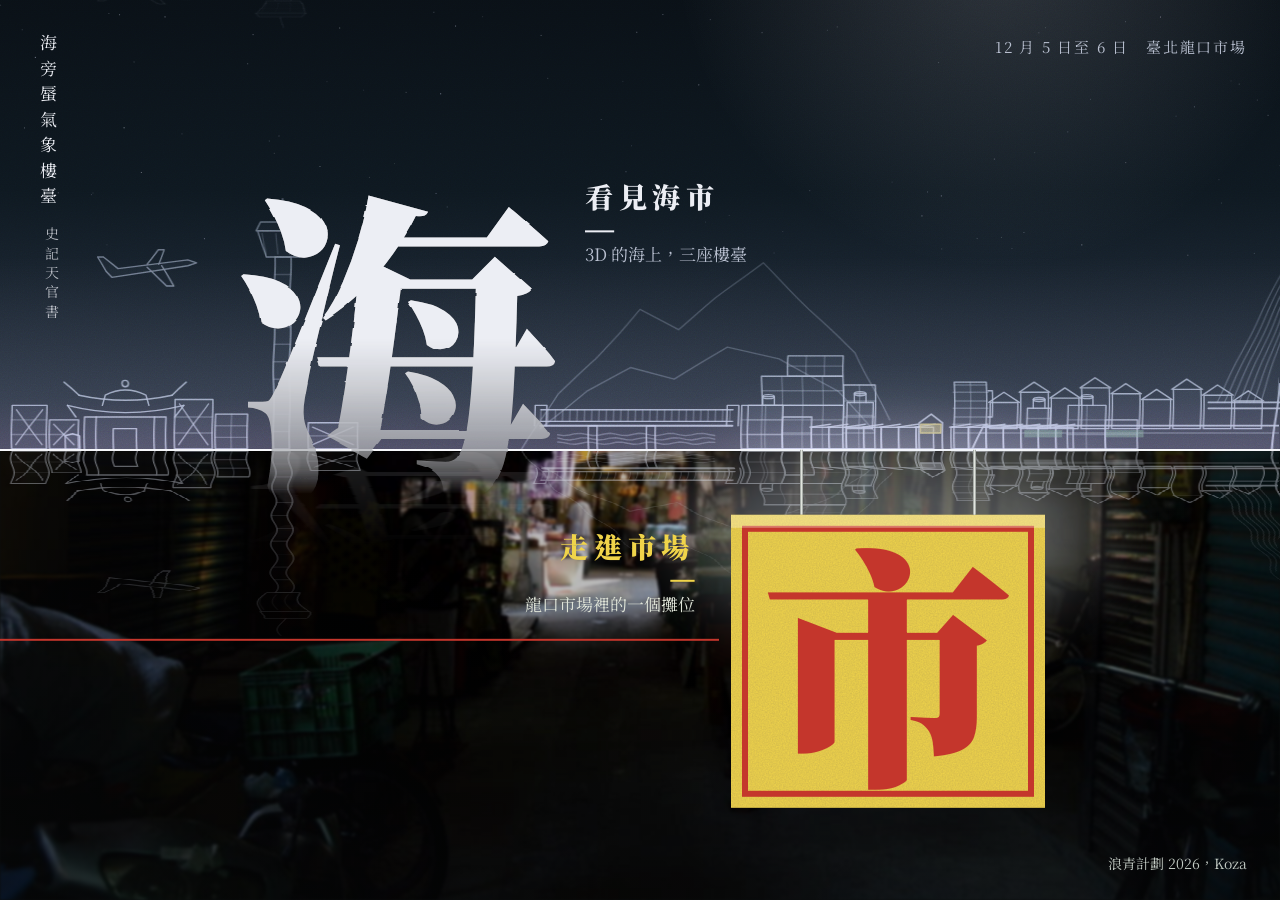
==== commit 9b9a5ea6: "入口頁微調：海的邊緣收乾淨、巷口照片調亮、手機說明讓開線稿 Co-Authored-By: Claude Opus 5.5 <noreply@anthropic.com>" ====
--- a/index.html
+++ b/index.html
@@ -40,9 +40,9 @@
 
 /* 線下：龍口市場的巷口 */
 .market { position: absolute; inset: 0; display: block; clip-path: inset(50% 0 0 0); will-change: clip-path; background: #0d1110; }
-.market .photo { position: absolute; inset: 0; width: 100%; height: 100%; object-fit: cover; object-position: 50% 58%; filter: brightness(.5) saturate(.8) contrast(1.06) blur(1.2px); transform-origin: 50% 62%; transition: transform 1.1s cubic-bezier(.5,0,.2,1), filter 1.1s ease; }
+.market .photo { position: absolute; inset: 0; width: 100%; height: 100%; object-fit: cover; object-position: 50% 58%; filter: brightness(.72) saturate(.85) contrast(1.04) blur(1.2px); transform-origin: 50% 62%; transition: transform 1.1s cubic-bezier(.5,0,.2,1), filter 1.1s ease; }
 /* 巷口暗角：視線停在招牌，不被最亮的地面搶走 */
-.market .vig { position: absolute; inset: 0; pointer-events: none; background: radial-gradient(ellipse 70% 60% at 62% 45%, rgba(8,10,10,0) 30%, rgba(8,10,10,.72) 100%); }
+.market .vig { position: absolute; inset: 0; pointer-events: none; background: radial-gradient(ellipse 78% 70% at 58% 48%, rgba(8,10,10,0) 38%, rgba(8,10,10,.62) 100%); }
 .market .wet { position: absolute; left: 0; right: 0; top: 50%; height: 50%; will-change: transform; }
 .market .wet canvas { width: 100%; height: 100%; display: block; mix-blend-mode: screen; }
 
@@ -128,7 +128,7 @@
 .veil.mkt { background: #0d1110; transition-duration: .45s; transition-delay: .65s; }
 .gate.go-sea .veil.sea, .gate.go-mkt .veil.mkt { opacity: 1; }
 .gate.go-sea .g-hai > span:first-child { transition: filter 1s ease, opacity 1s ease; filter: blur(10px); opacity: 0; }
-.gate.go-mkt .market .photo { transform: scale(1.55); filter: brightness(.66) saturate(.95) blur(2.5px); }
+.gate.go-mkt .market .photo { transform: scale(1.55); filter: brightness(.82) saturate(.95) blur(2.5px); }
 .gate.go-mkt .g-shi b { transition: transform 1s cubic-bezier(.5,0,.2,1), opacity .5s ease .4s; transform: scale(1.5) translateY(18%); opacity: 0; }
 .gate.go-mkt .g-shi .tube { animation: none; opacity: .6; transition: opacity .3s; }
 .gate.go-sea .lab, .gate.go-sea .rope, .gate.go-mkt .lab, .gate.go-mkt .rope, .gate.go-sea .about, .gate.go-mkt .about, .gate.go-sea .quote, .gate.go-mkt .quote, .gate.go-sea .credit, .gate.go-mkt .credit, .gate.go-sea .g-echo, .gate.go-mkt .g-echo { transition: opacity .3s; opacity: 0; }
@@ -136,7 +136,7 @@
   :root { --glyph: min(40vw, 30svh); }
   .g-hai { left: var(--m); }
   .g-shi { right: var(--m); }
-  .lab-sea { left: auto; right: var(--m); text-align: right; justify-items: end; translate: 0 calc(-100% - 22px); }
+  .lab-sea { left: auto; right: var(--m); text-align: right; justify-items: end; translate: 0 calc(-100% - var(--glyph) * .62); }
   .lab-sea b::after { transform-origin: right; }
   .lab-mkt { right: auto; left: var(--m); text-align: left; justify-items: start; }
   .lab-mkt b::after { transform-origin: left; }
@@ -162,13 +162,13 @@
     <feTurbulence type="fractalNoise" baseFrequency="0.004 0.06" numOctaves="2" seed="3" result="n">
       <animate attributeName="baseFrequency" dur="7s" values="0.004 0.06;0.005 0.085;0.004 0.06" repeatCount="indefinite"/>
     </feTurbulence>
-    <feDisplacementMap in="SourceGraphic" in2="n" scale="4" xChannelSelector="R" yChannelSelector="G" result="d">
-      <animate attributeName="scale" id="heatScale" dur="5s" values="3;5.5;3" repeatCount="indefinite"/>
+    <feDisplacementMap in="SourceGraphic" in2="n" scale="2" xChannelSelector="R" yChannelSelector="G" result="d">
+      <animate attributeName="scale" id="heatScale" dur="5s" values="1.4;2.6;1.4" repeatCount="indefinite"/>
     </feDisplacementMap>
     <!-- 邊緣一點色散：紅往左、藍往右，像光被水氣折彎 -->
-    <feColorMatrix in="d" type="matrix" values="1 0 0 0 0  0 0 0 0 0  0 0 0 0 0  0 0 0 1 0" result="cr"/><feOffset in="cr" dx="-.9" result="r"/>
+    <feColorMatrix in="d" type="matrix" values="1 0 0 0 0  0 0 0 0 0  0 0 0 0 0  0 0 0 1 0" result="cr"/><feOffset in="cr" dx="-.35" result="r"/>
     <feColorMatrix in="d" type="matrix" values="0 0 0 0 0  0 1 0 0 0  0 0 0 0 0  0 0 0 1 0" result="g"/>
-    <feColorMatrix in="d" type="matrix" values="0 0 0 0 0  0 0 0 0 0  0 0 1 0 0  0 0 0 1 0" result="cb"/><feOffset in="cb" dx=".9" result="b"/>
+    <feColorMatrix in="d" type="matrix" values="0 0 0 0 0  0 0 0 0 0  0 0 1 0 0  0 0 0 1 0" result="cb"/><feOffset in="cb" dx=".35" result="b"/>
     <feBlend in="r" in2="g" mode="screen" result="rg"/><feBlend in="rg" in2="b" mode="screen"/>
   </filter>
 </svg>
@@ -351,7 +351,7 @@
     els.echo.style.transform = `${tr} translateY(2px) scale(${(1 + Math.max(0, k) * .12).toFixed(3)}, ${(-.42 - Math.max(0, k) * .08).toFixed(3)})`;
     gate.classList.toggle('on-mkt', pin < 0);
     mkt.style.clipPath = `inset(${(hz * 100).toFixed(2)}% 0 0 0)`;
-    if (heat && !reduce) heat.setAttribute('values', `${(2.5 + k).toFixed(1)};${(4.5 + k * 2).toFixed(1)};${(2.5 + k).toFixed(1)}`);
+    if (heat && !reduce) heat.setAttribute('values', `${(1.4 + k * .5).toFixed(1)};${(2.6 + k).toFixed(1)};${(1.4 + k * .5).toFixed(1)}`);
   }
 
   function draw(t) {
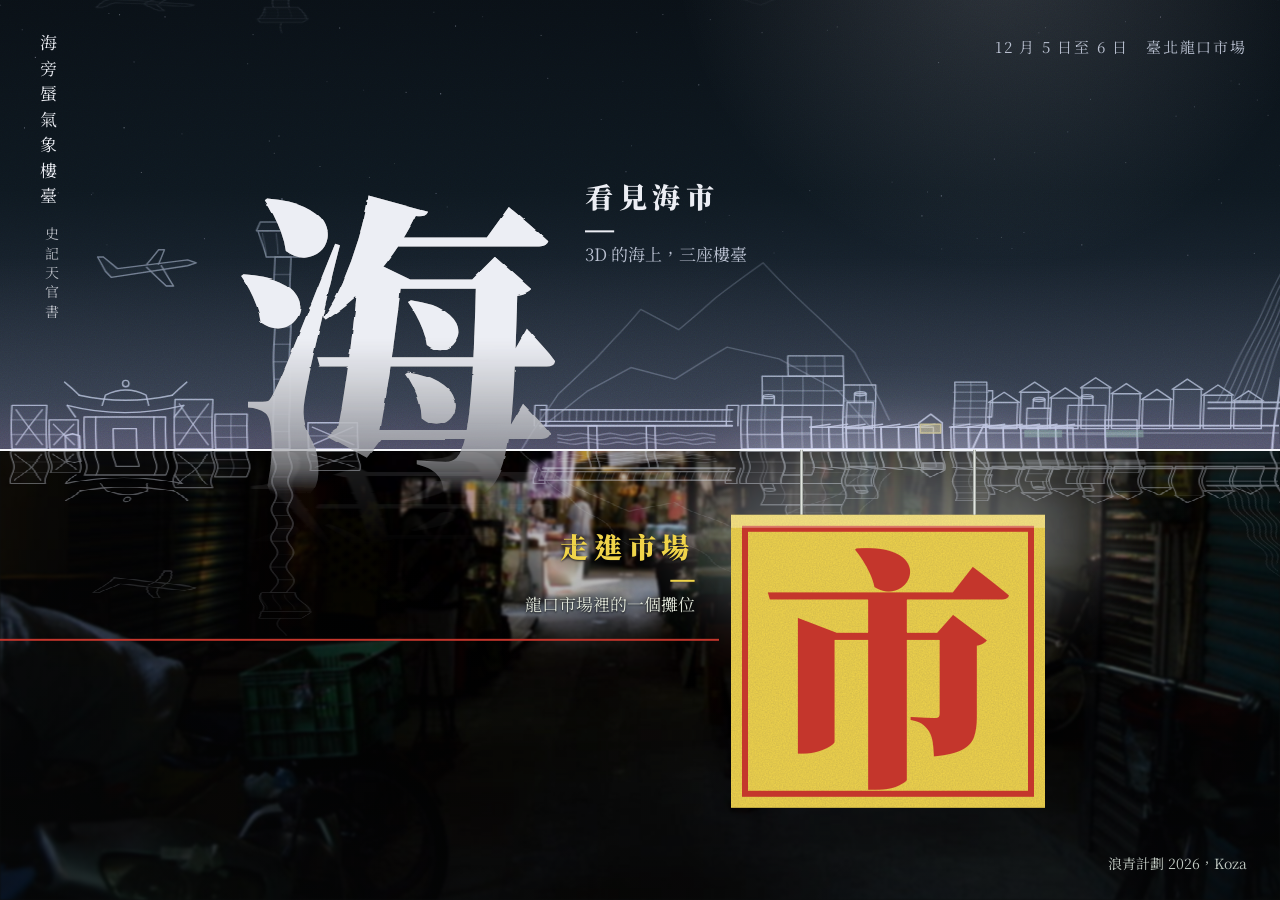
==== commit d1fd3b6d: "入口頁：游標進市場時引文退開、手機市場說明加陰影 Co-Authored-By: Claude Opus 5.5 <noreply@anthropic.com>" ====
--- a/index.html
+++ b/index.html
@@ -80,7 +80,8 @@
 .lab-sea span { color: var(--pearl-2); }
 .lab-mkt { right: calc(max(var(--m), calc(50% - var(--glyph) * 1.25)) + var(--glyph) * 1.08); top: 50%; translate: 0 calc(var(--glyph) * .2 + 6px); text-align: right; justify-items: end; }
 .lab-mkt b { color: var(--board); }
-.lab-mkt span { color: #dfe4d8; }
+.lab-mkt span { color: #dfe4d8; text-shadow: 0 1px 2px rgba(6,8,8,.9), 0 0 12px rgba(6,8,8,.85), 0 0 26px rgba(6,8,8,.6); }
+.lab-mkt b { text-shadow: 0 1px 2px rgba(6,8,8,.7), 0 0 18px rgba(6,8,8,.6); }
 .lab b::after { content: ""; display: block; height: 2px; margin-top: 8px; background: currentColor; transform: scaleX(.18); transform-origin: left; transition: transform .5s cubic-bezier(.2,.7,.2,1); }
 .lab-mkt b::after { transform-origin: right; }
 .sea:hover ~ .lab-sea b::after, .sea:focus-visible ~ .lab-sea b::after, .market:hover ~ .lab-mkt b::after, .market:focus-visible ~ .lab-mkt b::after { transform: scaleX(1); }
@@ -109,6 +110,9 @@
 .quote { position: absolute; z-index: 6; left: var(--m); top: max(var(--m), env(safe-area-inset-top, 0px)); display: flex; gap: 14px; pointer-events: none; writing-mode: vertical-rl; }
 .quote span:first-child { font-size: 17px; letter-spacing: .5em; }
 .quote span:last-child { font-size: 14px; letter-spacing: .4em; opacity: .75; }
+/* 游標進市場時地平線上收、「海」會升到引文的位置：引文先退開 */
+.quote { transition: opacity .45s ease; }
+.gate.on-mkt .quote { opacity: 0; }
 .about { position: absolute; z-index: 6; right: var(--m); top: max(var(--m), env(safe-area-inset-top, 0px)); margin: 0; font-size: 15px; letter-spacing: .12em; color: var(--pearl-2); pointer-events: none; white-space: nowrap; }
 .credit { position: absolute; z-index: 6; right: var(--m); bottom: max(24px, env(safe-area-inset-bottom, 0px)); margin: 0; font-size: 14px; color: #c3cbc4; pointer-events: none; }
 
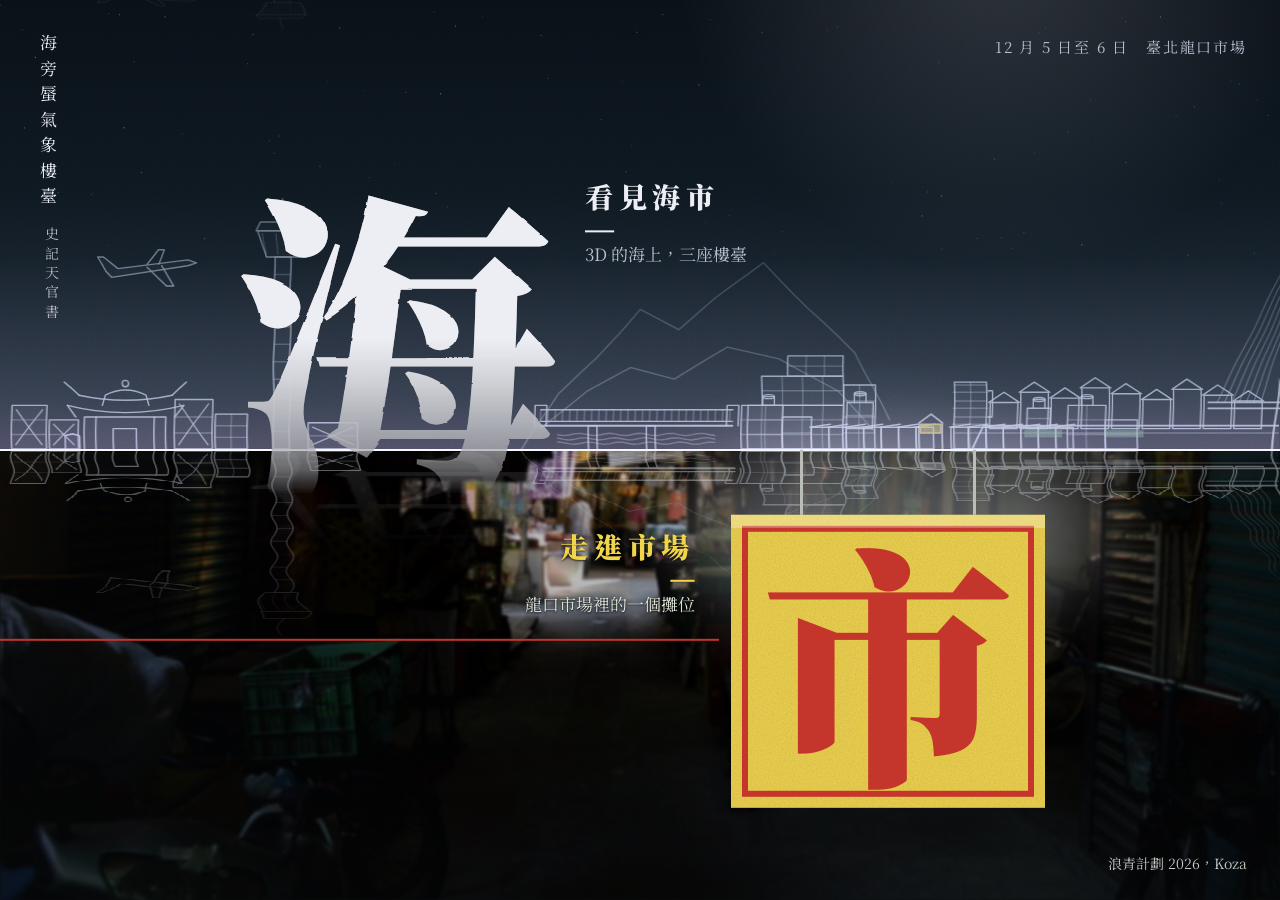
==== commit ca7a292a: "三頁連成一個地方：換頁轉場、市場頁互動、3D 介面精修 - 換頁：往市場拉下鐵捲門、往 3D 起霧、回入口從地平線展開（js/passage.js） - 市場頁：橫樑紅繩進度、標題逐字浮現、冰重量像秤" ====
--- a/index.html
+++ b/index.html
@@ -10,6 +10,7 @@
 <link rel="preconnect" href="https://fonts.gstatic.com" crossorigin>
 <link rel="stylesheet" href="https://fonts.googleapis.com/css2?family=Noto+Serif+TC:wght@400;600;900&family=LXGW+WenKai+TC:wght@700&display=swap">
 <link rel="stylesheet" href="css/base.css">
+<script>try{var k=sessionStorage.getItem('haishi-passage');if(k){sessionStorage.removeItem('haishi-passage');document.documentElement.setAttribute('data-arrive',k)}}catch(e){}</script>
 <style>
 /* 入口：「海市」兩個字被地平線切開。
    「海」在線上，是蜃吐出來的海市：珍珠色、在熱空氣裡晃，通往 3D。
@@ -42,7 +43,7 @@
 .market { position: absolute; inset: 0; display: block; clip-path: inset(50% 0 0 0); will-change: clip-path; background: #0d1110; }
 .market .photo { position: absolute; inset: 0; width: 100%; height: 100%; object-fit: cover; object-position: 50% 58%; filter: brightness(.72) saturate(.85) contrast(1.04) blur(1.2px); transform-origin: 50% 62%; transition: transform 1.1s cubic-bezier(.5,0,.2,1), filter 1.1s ease; }
 /* 巷口暗角：視線停在招牌，不被最亮的地面搶走 */
-.market .vig { position: absolute; inset: 0; pointer-events: none; background: radial-gradient(ellipse 78% 70% at 58% 48%, rgba(8,10,10,0) 38%, rgba(8,10,10,.62) 100%); }
+.market .vig { /* taste-skill-ignore: vignette scrim over the alley photo */ position: absolute; inset: 0; pointer-events: none; background: radial-gradient(ellipse 78% 70% at 58% 48%, rgba(8,10,10,0) 38%, rgba(8,10,10,.62) 100%); }
 .market .wet { position: absolute; left: 0; right: 0; top: 50%; height: 50%; will-change: transform; }
 .market .wet canvas { width: 100%; height: 100%; display: block; mix-blend-mode: screen; }
 
@@ -57,15 +58,15 @@
 .g { position: absolute; z-index: 5; line-height: 1; font-size: var(--glyph); will-change: transform; }
 .g-hai { left: max(var(--m), calc(50% - var(--glyph) * 1.25)); top: 50%; translate: 0 -88%; color: var(--pearl); filter: url(#heat); }
 /* 「海」越往地平線越淡，像蜃景從水氣裡浮出來 */
-.g-hai > span:first-child { display: inline-block; -webkit-mask-image: linear-gradient(#000 52%, rgba(0,0,0,.25) 92%, transparent); mask-image: linear-gradient(#000 52%, rgba(0,0,0,.25) 92%, transparent); }
+.g-hai > span:first-child { /* taste-skill-ignore: mask fades the mirage into the horizon */ display: inline-block; -webkit-mask-image: linear-gradient(#000 52%, rgba(0,0,0,.25) 92%, transparent); mask-image: linear-gradient(#000 52%, rgba(0,0,0,.25) 92%, transparent); }
 /* 線下一個倒過來、被壓扁的淡倒影 */
 .g-echo { left: max(var(--m), calc(50% - var(--glyph) * 1.25)); top: 50%; translate: 0 -100%; color: var(--pearl); opacity: .13; transform-origin: 50% 100%; filter: url(#heat) blur(1.5px); pointer-events: none;
-  -webkit-mask-image: linear-gradient(to top, #000, transparent 72%); mask-image: linear-gradient(to top, #000, transparent 72%); }
+  -webkit-mask-image: linear-gradient(to top, #000, transparent 72%); /* taste-skill-ignore: mask on the reflection */ mask-image: linear-gradient(to top, #000, transparent 72%); }
 .g-shi { right: max(var(--m), calc(50% - var(--glyph) * 1.25)); top: 50%; translate: 0 calc(var(--glyph) * .2); }
 .g-shi b { position: relative; display: block; font-size: .78em; font-weight: 900; color: var(--red); background: var(--board) url("data:image/svg+xml,%3Csvg xmlns='http://www.w3.org/2000/svg' width='220' height='220'%3E%3Cfilter id='n'%3E%3CfeTurbulence type='fractalNoise' baseFrequency='.7' numOctaves='3' stitchTiles='stitch'/%3E%3CfeColorMatrix values='0 0 0 0 .32 0 0 0 0 .24 0 0 0 0 .08 0 0 0 .9 0'/%3E%3C/filter%3E%3Crect width='100%25' height='100%25' filter='url(%23n)' opacity='.38'/%3E%3C/svg%3E"); padding: .06em .12em .1em; outline: max(5px, .025em) solid var(--red); outline-offset: -.07em; }
 /* 招牌上緣那條被日光燈照亮的邊，和兩條吊線 */
 .g-shi b::before { content: ""; position: absolute; left: 0; right: 0; top: 0; height: .05em; background: rgba(255,250,220,.35); }
-.g-shi::before, .g-shi::after { content: ""; position: absolute; top: -.2em; width: 3px; height: .2em; background: linear-gradient(90deg, #8d938e, #e2e5df 50%, #8d938e); }
+.g-shi::before, .g-shi::after { content: ""; position: absolute; top: -.2em; width: 3px; height: .2em; background: #b9beb9; }
 .g-shi::before { left: 22%; } .g-shi::after { right: 22%; }
 /* 招牌後面的日光燈光暈，偶爾閃一下 */
 .g-shi .tube { position: absolute; left: -16%; right: -16%; top: -26%; height: 64%; z-index: -1; background: #eaf4ff; opacity: .34; filter: blur(40px); border-radius: 50%; animation: tube 9s steps(1, end) 2.4s infinite; }
@@ -80,8 +81,8 @@
 .lab-sea span { color: var(--pearl-2); }
 .lab-mkt { right: calc(max(var(--m), calc(50% - var(--glyph) * 1.25)) + var(--glyph) * 1.08); top: 50%; translate: 0 calc(var(--glyph) * .2 + 6px); text-align: right; justify-items: end; }
 .lab-mkt b { color: var(--board); }
-.lab-mkt span { color: #dfe4d8; text-shadow: 0 1px 2px rgba(6,8,8,.9), 0 0 12px rgba(6,8,8,.85), 0 0 26px rgba(6,8,8,.6); }
-.lab-mkt b { text-shadow: 0 1px 2px rgba(6,8,8,.7), 0 0 18px rgba(6,8,8,.6); }
+.lab-mkt span { color: #dfe4d8; /* taste-skill-ignore: scrim behind text on the photo, asked for by the user */ text-shadow: 0 1px 2px rgba(6,8,8,.9), 0 0 12px rgba(6,8,8,.85), 0 0 26px rgba(6,8,8,.6); }
+.lab-mkt b { /* taste-skill-ignore: scrim behind text on the photo */ text-shadow: 0 1px 2px rgba(6,8,8,.7), 0 0 18px rgba(6,8,8,.6); }
 .lab b::after { content: ""; display: block; height: 2px; margin-top: 8px; background: currentColor; transform: scaleX(.18); transform-origin: left; transition: transform .5s cubic-bezier(.2,.7,.2,1); }
 .lab-mkt b::after { transform-origin: right; }
 .sea:hover ~ .lab-sea b::after, .sea:focus-visible ~ .lab-sea b::after, .market:hover ~ .lab-mkt b::after, .market:focus-visible ~ .lab-mkt b::after { transform: scaleX(1); }
@@ -128,7 +129,9 @@
 
 /* 入場轉場：點「海」被夜霧吞沒；點「市」推進巷口、招牌的黃撐滿畫面 */
 .veil { position: absolute; inset: 0; z-index: 9; pointer-events: none; opacity: 0; transition: opacity .9s ease .15s; }
-.veil.sea { background: radial-gradient(ellipse at 50% 40%, #121b24, #05080c 70%); }
+.veil.sea { background: #05080c; }
+/* 夜霧只在往海上走的那一秒出現；平常這一層是透明的平色 */
+.gate.go-sea .veil.sea { /* taste-skill-ignore: the night fog of the sea transition */ background: radial-gradient(ellipse at 50% 40%, #121b24, #05080c 70%); }
 .veil.mkt { background: #0d1110; transition-duration: .45s; transition-delay: .65s; }
 .gate.go-sea .veil.sea, .gate.go-mkt .veil.mkt { opacity: 1; }
 .gate.go-sea .g-hai > span:first-child { transition: filter 1s ease, opacity 1s ease; filter: blur(10px); opacity: 0; }
@@ -330,6 +333,8 @@
     e.preventDefault(); leaving = kind;
     hzT = kind === 'sea' ? 1.08 : -.08; pin = kind === 'sea' ? 1 : -1;
     gate.classList.add(kind === 'sea' ? 'go-sea' : 'go-mkt');
+    // 告訴下一頁是怎麼過去的：往海上接著起霧，往市場接著拉起鐵捲門（js/passage.js）
+    try { sessionStorage.setItem('haishi-passage', kind === 'sea' ? 'fog' : 'shutter'); } catch (err) {}
     setTimeout(() => { location.href = href; }, kind === 'sea' ? 1050 : 1100);
   }
   sea.addEventListener('click', e => leave(e, 'sea', sea.getAttribute('href')));
@@ -412,5 +417,6 @@
   requestAnimationFrame(draw);
 })();
 </script>
+<script src="js/passage.js"></script>
 </body>
 </html>
--- a/css/base.css
+++ b/css/base.css
@@ -26,3 +26,44 @@
 .vertical { writing-mode: vertical-rl; text-orientation: upright; letter-spacing: .35em; }
 .tag-red { font-family: var(--f-hand); background: var(--red); color: #fff; padding: 2px 10px; border-radius: 2px; display: inline-block; }
 @media (prefers-reduced-motion: reduce) { *, *::before, *::after { animation: none !important; transition: none !important; } }
+
+/* ===== 換頁（js/passage.js）=====
+   body::before 是離開時蓋上來的那一層，body::after 是到達時掀開的那一層。
+   鐵捲門：深藍灰的門板一條一條，下緣一根底樑，門上漆著「海市」。 */
+:root {
+  --shutter: #2c3d4c;
+  --shutter-slats: url("data:image/svg+xml,%3Csvg xmlns='http://www.w3.org/2000/svg' width='8' height='26'%3E%3Crect y='20' width='8' height='4' fill='%23000' fill-opacity='.26'/%3E%3Crect y='24' width='8' height='2' fill='%23fff' fill-opacity='.07'/%3E%3C/svg%3E");
+  --night: #05090c;
+}
+body::before, body::after {
+  content: ""; position: fixed; inset: 0; z-index: 300; pointer-events: none;
+  display: grid; place-items: center; box-sizing: border-box;
+  font: 900 min(36vw, 42vh)/1 var(--f-myth); letter-spacing: .08em; color: transparent;
+  opacity: 0; visibility: hidden;
+}
+/* 鐵捲門的樣子（兩層共用） */
+html[data-leave="shutter"] body::before, html[data-arrive="shutter"] body::after {
+  content: "海市"; color: rgba(233, 236, 226, .085); background: var(--shutter) var(--shutter-slats);
+  border-bottom: 18px solid #1b2422; opacity: 1; visibility: visible;
+}
+html[data-leave="fog"] body::before, html[data-arrive="fog"] body::after,
+html[data-leave="horizon"] body::before, html[data-arrive="horizon"] body::after { background: var(--night); visibility: visible; }
+
+/* 離開：門從上面拉下來／霧漫上來／夜色從地平線往上下展開 */
+html[data-leave] body::before { pointer-events: auto; }
+html[data-leave="shutter"] body::before { animation: pv-shut .72s cubic-bezier(.62, 0, .3, 1) both; }
+html[data-leave="fog"] body::before { animation: pv-fog .76s cubic-bezier(.4, 0, .6, 1) both; }
+html[data-leave="horizon"] body::before { animation: pv-open-line .7s cubic-bezier(.6, 0, .2, 1) both; }
+@keyframes pv-shut { from { transform: translateY(-101%); } 82% { transform: translateY(1.2%); } to { transform: none; } }
+@keyframes pv-fog { from { opacity: 0; } to { opacity: 1; } }
+@keyframes pv-open-line { from { opacity: 1; clip-path: inset(50% 0 50% 0); } to { opacity: 1; clip-path: inset(0); } }
+
+/* 到達：一開始就蓋著（head 裡設好），等頁面畫好再掀開 */
+html[data-arrive="fog"] body::after, html[data-arrive="horizon"] body::after { opacity: 1; }
+html[data-arrive-go][data-arrive="shutter"] body::after { animation: pv-lift .95s cubic-bezier(.55, 0, .2, 1) .08s both; }
+html[data-arrive-go][data-arrive="fog"] body::after { animation: pv-clear 1.2s ease-out both; }
+html[data-arrive-go][data-arrive="horizon"] body::after { animation: pv-close-line .8s cubic-bezier(.6, 0, .2, 1) both; }
+@keyframes pv-lift { from { transform: none; } 14% { transform: translateY(2.2%); } to { transform: translateY(-101%); } }
+@keyframes pv-clear { from { opacity: 1; } to { opacity: 0; } }
+@keyframes pv-close-line { from { clip-path: inset(0); } to { clip-path: inset(50% 0 50% 0); } }
+@media (prefers-reduced-motion: reduce) { body::before, body::after { display: none !important; } }
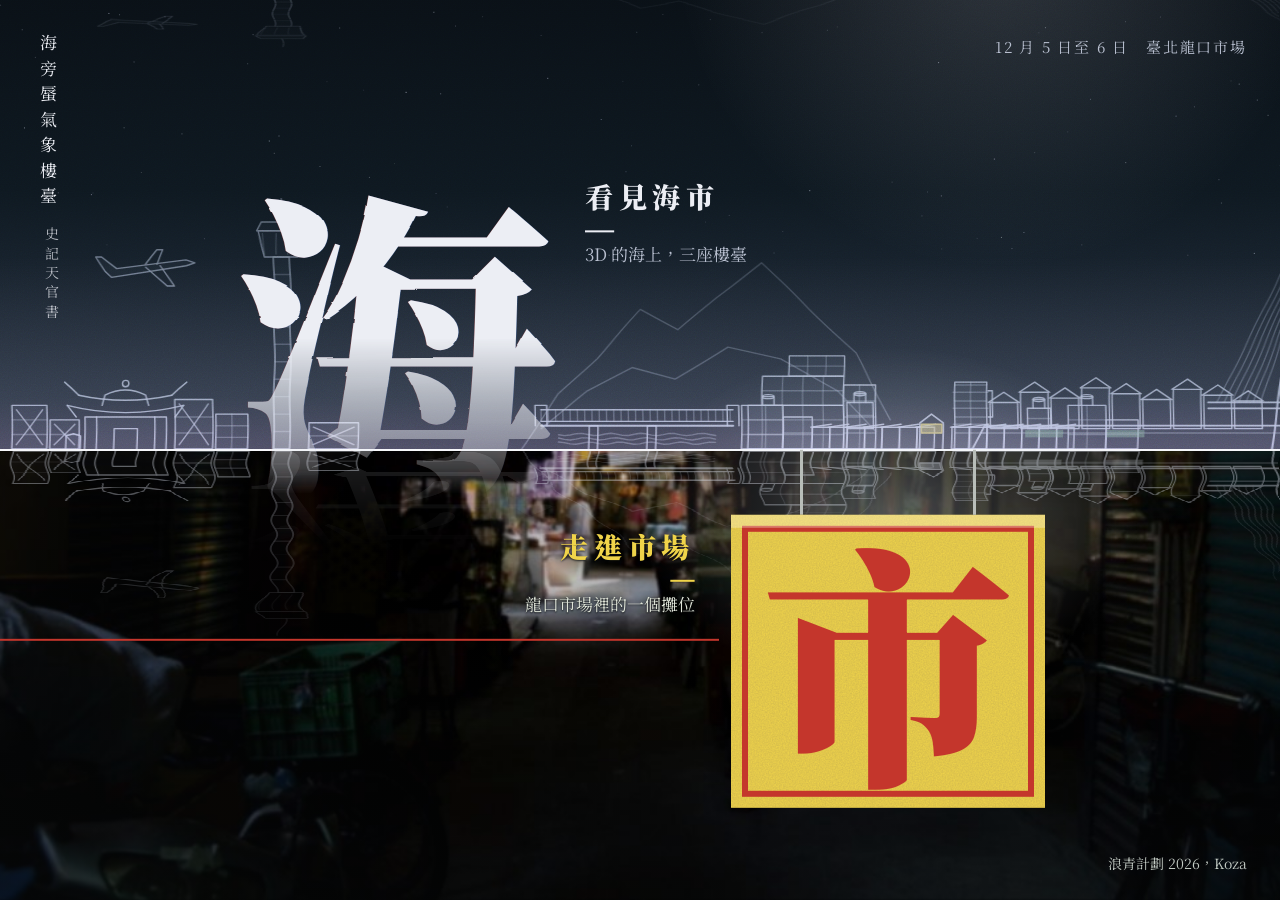
==== commit a8183368: "入口頁減少卡頓：市場窗口改用 transform、照片先烘好、拿掉大面積即時濾鏡 - 市場那半不再每一幀改 clip-path（會整片重畫），改成外層往下滑、裡層反向滑回的窗口，只動 transfor" ====
--- a/index.html
+++ b/index.html
@@ -40,8 +40,12 @@
   background-image: url("data:image/svg+xml,%3Csvg xmlns='http://www.w3.org/2000/svg' width='200' height='200'%3E%3Cfilter id='n'%3E%3CfeTurbulence type='fractalNoise' baseFrequency='.85' numOctaves='3' stitchTiles='stitch'/%3E%3C/filter%3E%3Crect width='100%25' height='100%25' filter='url(%23n)' opacity='.55'/%3E%3C/svg%3E"); }
 
 /* 線下：龍口市場的巷口 */
-.market { position: absolute; inset: 0; display: block; clip-path: inset(50% 0 0 0); will-change: clip-path; background: #0d1110; }
-.market .photo { position: absolute; inset: 0; width: 100%; height: 100%; object-fit: cover; object-position: 50% 58%; filter: brightness(.72) saturate(.85) contrast(1.04) blur(1.2px); transform-origin: 50% 62%; transition: transform 1.1s cubic-bezier(.5,0,.2,1), filter 1.1s ease; }
+/* 市場那半：外層往下滑當窗口、裡層反方向滑回來，畫面不動、只有窗口的上緣跟著地平線走。
+   兩層都只是 transform，交給顯示卡合成，不必每一幀重畫照片 */
+.market { position: absolute; inset: 0; display: block; overflow: hidden; transform: translate3d(0, 50%, 0); will-change: transform; }
+.market .in { position: absolute; inset: 0; display: block; background: #0d1110; transform: translate3d(0, -50%, 0); will-change: transform; }
+/* 照片的調暗和一點點景深模糊已經先烘進 2-gate.jpg，不在瀏覽器裡每一幀算 */
+.market .photo { position: absolute; inset: 0; width: 100%; height: 100%; object-fit: cover; object-position: 50% 58%; transform-origin: 50% 62%; transition: transform 1.1s cubic-bezier(.5,0,.2,1); }
 /* 巷口暗角：視線停在招牌，不被最亮的地面搶走 */
 .market .vig { /* taste-skill-ignore: vignette scrim over the alley photo */ position: absolute; inset: 0; pointer-events: none; background: radial-gradient(ellipse 78% 70% at 58% 48%, rgba(8,10,10,0) 38%, rgba(8,10,10,.62) 100%); }
 .market .wet { position: absolute; left: 0; right: 0; top: 50%; height: 50%; will-change: transform; }
@@ -56,12 +60,12 @@
 h1.g .sr { font-size: 1px; }
 .g-shi { pointer-events: none; }
 .g { position: absolute; z-index: 5; line-height: 1; font-size: var(--glyph); will-change: transform; }
-.g-hai { left: max(var(--m), calc(50% - var(--glyph) * 1.25)); top: 50%; translate: 0 -88%; color: var(--pearl); filter: url(#heat); }
+.g-hai { left: max(var(--m), calc(50% - var(--glyph) * 1.25)); top: 50%; translate: 0 -88%; color: var(--pearl); filter: url(#heat); transform-origin: 50% 100%; }
 /* 「海」越往地平線越淡，像蜃景從水氣裡浮出來 */
-.g-hai > span:first-child { /* taste-skill-ignore: mask fades the mirage into the horizon */ display: inline-block; -webkit-mask-image: linear-gradient(#000 52%, rgba(0,0,0,.25) 92%, transparent); mask-image: linear-gradient(#000 52%, rgba(0,0,0,.25) 92%, transparent); }
+.g-hai > span:first-child { /* taste-skill-ignore: mask fades the mirage into the horizon */ display: inline-block; text-shadow: -.5px 0 rgba(255,96,84,.32), .5px 0 rgba(84,150,255,.32); -webkit-mask-image: linear-gradient(#000 52%, rgba(0,0,0,.25) 92%, transparent); mask-image: linear-gradient(#000 52%, rgba(0,0,0,.25) 92%, transparent); }
 /* 線下一個倒過來、被壓扁的淡倒影 */
-.g-echo { left: max(var(--m), calc(50% - var(--glyph) * 1.25)); top: 50%; translate: 0 -100%; color: var(--pearl); opacity: .13; transform-origin: 50% 100%; filter: url(#heat) blur(1.5px); pointer-events: none;
-  -webkit-mask-image: linear-gradient(to top, #000, transparent 72%); /* taste-skill-ignore: mask on the reflection */ mask-image: linear-gradient(to top, #000, transparent 72%); }
+.g-echo { left: max(var(--m), calc(50% - var(--glyph) * 1.25)); top: 50%; translate: 0 -100%; opacity: .13; transform-origin: 50% 100%; pointer-events: none;
+  color: transparent; background: linear-gradient(to top, var(--pearl), rgba(235,238,245,.4) 40%, transparent 72%); -webkit-background-clip: text; background-clip: text; }
 .g-shi { right: max(var(--m), calc(50% - var(--glyph) * 1.25)); top: 50%; translate: 0 calc(var(--glyph) * .2); }
 .g-shi b { position: relative; display: block; font-size: .78em; font-weight: 900; color: var(--red); background: var(--board) url("data:image/svg+xml,%3Csvg xmlns='http://www.w3.org/2000/svg' width='220' height='220'%3E%3Cfilter id='n'%3E%3CfeTurbulence type='fractalNoise' baseFrequency='.7' numOctaves='3' stitchTiles='stitch'/%3E%3CfeColorMatrix values='0 0 0 0 .32 0 0 0 0 .24 0 0 0 0 .08 0 0 0 .9 0'/%3E%3C/filter%3E%3Crect width='100%25' height='100%25' filter='url(%23n)' opacity='.38'/%3E%3C/svg%3E"); padding: .06em .12em .1em; outline: max(5px, .025em) solid var(--red); outline-offset: -.07em; }
 /* 招牌上緣那條被日光燈照亮的邊，和兩條吊線 */
@@ -69,7 +73,7 @@
 .g-shi::before, .g-shi::after { content: ""; position: absolute; top: -.2em; width: 3px; height: .2em; background: #b9beb9; }
 .g-shi::before { left: 22%; } .g-shi::after { right: 22%; }
 /* 招牌後面的日光燈光暈，偶爾閃一下 */
-.g-shi .tube { position: absolute; left: -16%; right: -16%; top: -26%; height: 64%; z-index: -1; background: #eaf4ff; opacity: .34; filter: blur(40px); border-radius: 50%; animation: tube 9s steps(1, end) 2.4s infinite; }
+.g-shi .tube { position: absolute; left: -30%; right: -30%; top: -58%; height: 118%; z-index: -1; background: radial-gradient(closest-side, rgba(234,244,255,.95), rgba(234,244,255,.4) 48%, rgba(234,244,255,0)); opacity: .34; animation: tube 9s steps(1, end) 2.4s infinite; }
 @keyframes tube { 0%, 61%, 63%, 64.5%, 100% { opacity: .34; } 62%, 64% { opacity: .06; } }
 .sub { font-size: 0; }
 
@@ -134,8 +138,8 @@
 .gate.go-sea .veil.sea { /* taste-skill-ignore: the night fog of the sea transition */ background: radial-gradient(ellipse at 50% 40%, #121b24, #05080c 70%); }
 .veil.mkt { background: #0d1110; transition-duration: .45s; transition-delay: .65s; }
 .gate.go-sea .veil.sea, .gate.go-mkt .veil.mkt { opacity: 1; }
-.gate.go-sea .g-hai > span:first-child { transition: filter 1s ease, opacity 1s ease; filter: blur(10px); opacity: 0; }
-.gate.go-mkt .market .photo { transform: scale(1.55); filter: brightness(.82) saturate(.95) blur(2.5px); }
+.gate.go-sea .g-hai > span:first-child { transition: opacity .9s ease, transform 1s ease; opacity: 0; transform: translateY(5%) scale(1.04); }
+.gate.go-mkt .market .photo { transform: scale(1.55); }
 .gate.go-mkt .g-shi b { transition: transform 1s cubic-bezier(.5,0,.2,1), opacity .5s ease .4s; transform: scale(1.5) translateY(18%); opacity: 0; }
 .gate.go-mkt .g-shi .tube { animation: none; opacity: .6; transition: opacity .3s; }
 .gate.go-sea .lab, .gate.go-sea .rope, .gate.go-mkt .lab, .gate.go-mkt .rope, .gate.go-sea .about, .gate.go-mkt .about, .gate.go-sea .quote, .gate.go-mkt .quote, .gate.go-sea .credit, .gate.go-mkt .credit, .gate.go-sea .g-echo, .gate.go-mkt .g-echo { transition: opacity .3s; opacity: 0; }
@@ -166,17 +170,12 @@
 <body>
 <svg width="0" height="0" style="position:absolute" aria-hidden="true">
   <filter id="heat" x="-10%" y="-10%" width="120%" height="120%">
-    <feTurbulence type="fractalNoise" baseFrequency="0.004 0.06" numOctaves="2" seed="3" result="n">
+    <feTurbulence type="fractalNoise" baseFrequency="0.004 0.06" numOctaves="1" seed="3" result="n">
       <animate attributeName="baseFrequency" dur="7s" values="0.004 0.06;0.005 0.085;0.004 0.06" repeatCount="indefinite"/>
     </feTurbulence>
-    <feDisplacementMap in="SourceGraphic" in2="n" scale="2" xChannelSelector="R" yChannelSelector="G" result="d">
+    <feDisplacementMap in="SourceGraphic" in2="n" scale="2" xChannelSelector="R" yChannelSelector="G">
       <animate attributeName="scale" id="heatScale" dur="5s" values="1.4;2.6;1.4" repeatCount="indefinite"/>
     </feDisplacementMap>
-    <!-- 邊緣一點色散：紅往左、藍往右，像光被水氣折彎 -->
-    <feColorMatrix in="d" type="matrix" values="1 0 0 0 0  0 0 0 0 0  0 0 0 0 0  0 0 0 1 0" result="cr"/><feOffset in="cr" dx="-.35" result="r"/>
-    <feColorMatrix in="d" type="matrix" values="0 0 0 0 0  0 1 0 0 0  0 0 0 0 0  0 0 0 1 0" result="g"/>
-    <feColorMatrix in="d" type="matrix" values="0 0 0 0 0  0 0 0 0 0  0 0 1 0 0  0 0 0 1 0" result="cb"/><feOffset in="cb" dx=".35" result="b"/>
-    <feBlend in="r" in2="g" mode="screen" result="rg"/><feBlend in="rg" in2="b" mode="screen"/>
   </filter>
 </svg>
 <main class="gate" id="gate">
@@ -185,9 +184,11 @@
     <h1 class="g g-hai" id="gHai"><span aria-hidden="true">海</span><span class="sr">海市，龍口市場裡的一個攤位</span></h1>
   </a>
   <a class="market" id="mkt" href="market.html" aria-label="市：走進市場，一般網頁">
-    <img class="photo" id="photo" src="images/longkou/2.jpg" width="1024" height="681" alt="" fetchpriority="high"><span class="vig" aria-hidden="true"></span>
+    <div class="in" id="mktIn">
+    <img class="photo" id="photo" src="images/longkou/2-gate.jpg" width="1024" height="681" alt="" fetchpriority="high"><span class="vig" aria-hidden="true"></span>
     <span class="g g-echo" id="gEcho" aria-hidden="true">海</span>
     <div class="wet" id="wetL"><canvas id="counter" aria-hidden="true"></canvas></div>
+    </div>
   </a>
   <div class="horizon" id="hz" aria-hidden="true"></div>
   <span class="g g-shi" id="gShi" aria-hidden="true"><span class="tube"></span><b>市</b></span>
@@ -343,24 +344,31 @@
   // 從下一頁按「上一頁」回來時（瀏覽器的頁面快取），把轉場的狀態還原
   addEventListener('pageshow', e => { if (!e.persisted) return; leaving = null; gate.classList.remove('go-sea', 'go-mkt'); hzT = .5; pin = 0; });
   // 地平線以下的地方都屬於市場：點在線下（包括「市」和它的說明）就走進市場
-  const els = { sky: $('skyL'), wet: $('wetL'), hz: $('hz'), hai: $('gHai'), shi: $('gShi'), ls: $('labSea'), lm: $('labMkt'), rope: $('rope'), echo: $('gEcho') };
+  const els = { sky: $('skyL'), wet: $('wetL'), hz: $('hz'), hai: $('gHai'), shi: $('gShi'), ls: $('labSea'), lm: $('labMkt'), rope: $('rope'), echo: $('gEcho'), inn: $('mktIn') };
+  let lastHz = null, lastOn = null, lastHeat = '';
+  addEventListener('resize', () => { lastHz = null; });   // 視窗變大小時地平線的像素位置也變了，下一幀重排
   const gate = $('gate');
   const heat = document.getElementById('heatScale');
 
   function layout(t) {
+    // 游標在海或市場那邊的狀態，只在真的換邊時才改 class
+    const on = pin < 0; if (on !== lastOn) { gate.classList.toggle('on-mkt', on); lastOn = on; }
+    // 地平線已經停住（而且不是正在轉場）：樣式不變，這一幀什麼都不用寫
+    if (lastHz !== null && Math.abs(hz - lastHz) < .0002 && !leaving) return;
+    lastHz = hz;
     const dy = (hz - .5) * innerHeight;
     const tr = `translate3d(0, ${dy.toFixed(1)}px, 0)`;
     els.sky.style.transform = tr; els.wet.style.transform = tr; els.hz.style.transform = tr;
     // 海市越近越大一點，市場越近字越穩
     const k = (hz - .5) / .1;   // -1 市場 … 0 … 1 海
     els.hai.style.transform = `${tr} scale(${(1 + Math.max(0, k) * .12).toFixed(3)})`;
-    els.hai.style.transformOrigin = '50% 100%';
     els.shi.style.transform = `${tr} scale(${(1 + Math.max(0, -k) * .06).toFixed(3)})`;
     els.ls.style.transform = tr; els.lm.style.transform = tr; if (!touch) els.rope.style.transform = tr;
     els.echo.style.transform = `${tr} translateY(2px) scale(${(1 + Math.max(0, k) * .12).toFixed(3)}, ${(-.42 - Math.max(0, k) * .08).toFixed(3)})`;
-    gate.classList.toggle('on-mkt', pin < 0);
-    mkt.style.clipPath = `inset(${(hz * 100).toFixed(2)}% 0 0 0)`;
-    if (heat && !reduce) heat.setAttribute('values', `${(1.4 + k * .5).toFixed(1)};${(2.6 + k).toFixed(1)};${(1.4 + k * .5).toFixed(1)}`);
+    const my = Math.max(0, hz) * innerHeight;   // 轉場時地平線會超出畫面上緣：窗口停在最上面，整個畫面都是市場
+    mkt.style.transform = `translate3d(0, ${my.toFixed(1)}px, 0)`; els.inn.style.transform = `translate3d(0, ${(-my).toFixed(1)}px, 0)`;
+    const hv = `${(1.4 + k * .5).toFixed(1)};${(2.6 + k).toFixed(1)};${(1.4 + k * .5).toFixed(1)}`;
+    if (heat && !reduce && hv !== lastHeat) { heat.setAttribute('values', hv); lastHeat = hv; }
   }
 
   function draw(t) {
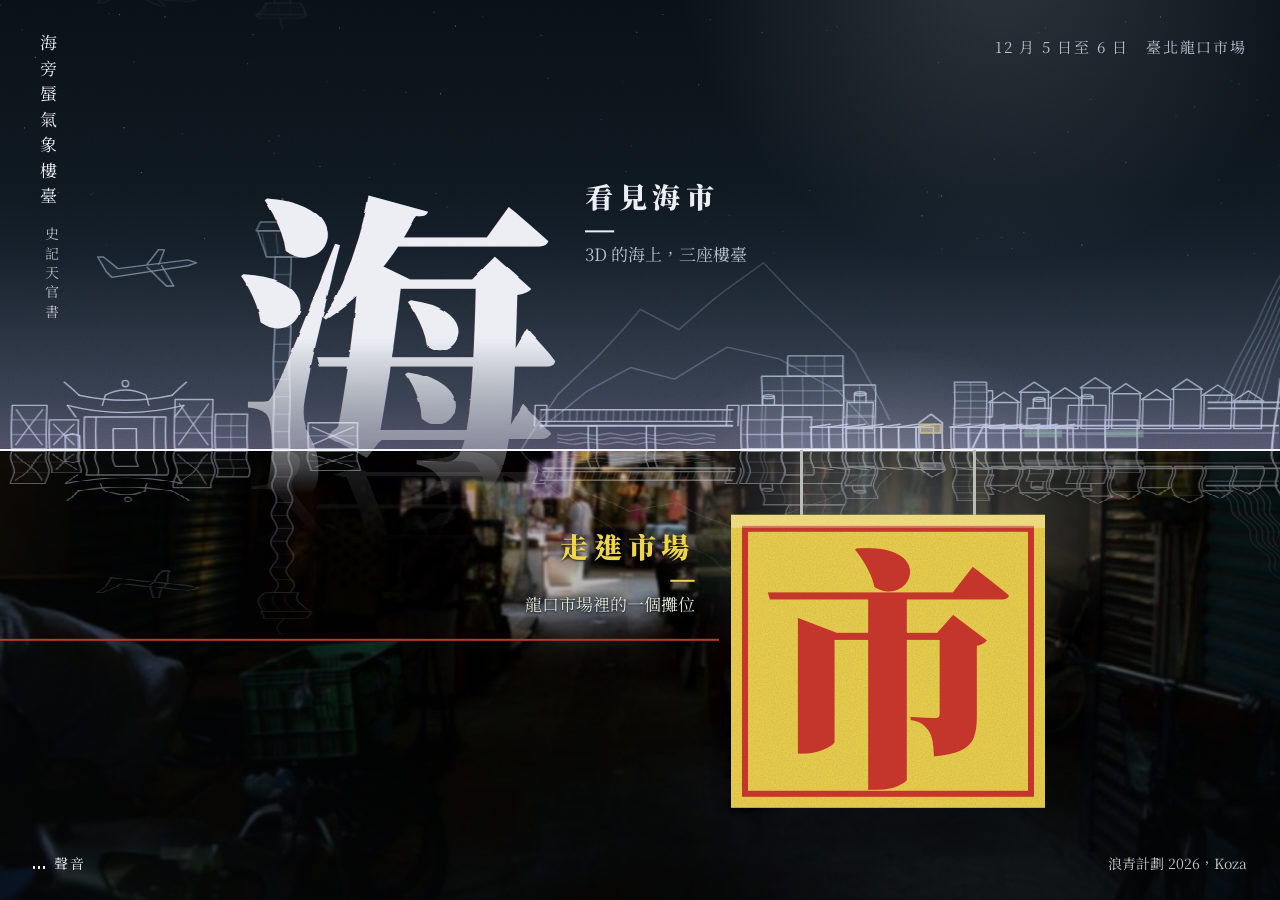
==== commit f2f4615e: "拿掉叫賣聲，加上即時合成的背景音樂、環境聲與互動音效 - js/sound.js：沒有音檔，全部在瀏覽器裡合成。五聲音階的和弦與珍珠般的高音，   加上海、雨、市場人聲、日光燈、風五條環境聲，跟著畫面" ====
--- a/index.html
+++ b/index.html
@@ -120,6 +120,11 @@
 .gate.on-mkt .quote { opacity: 0; }
 .about { position: absolute; z-index: 6; right: var(--m); top: max(var(--m), env(safe-area-inset-top, 0px)); margin: 0; font-size: 15px; letter-spacing: .12em; color: var(--pearl-2); pointer-events: none; white-space: nowrap; }
 .credit { position: absolute; z-index: 6; right: var(--m); bottom: max(24px, env(safe-area-inset-bottom, 0px)); margin: 0; font-size: 14px; color: #c3cbc4; pointer-events: none; }
+/* 聲音開關：和署名同一條底線，在左下角 */
+.snd { position: absolute; z-index: 7; left: var(--m); bottom: max(18px, env(safe-area-inset-bottom, 0px)); display: inline-flex; align-items: center; gap: 9px; font: inherit; font-size: 14px; letter-spacing: .12em; color: #c3cbc4; background: none; border: 0; padding: 6px 0; cursor: pointer; transition: color .25s, opacity .3s; }
+.snd:hover, .snd[aria-pressed="true"] { color: var(--pearl); }
+.snd:focus-visible { outline: 3px solid var(--board); outline-offset: 4px; }
+.gate.go-sea .snd, .gate.go-mkt .snd { opacity: 0; }
 
 /* 開場：地平線拉開，「海」從線上浮起、「市」掛上來 */
 .horizon { scale: 0 1; animation: line 1.2s cubic-bezier(.6,0,.2,1) .1s forwards; }
@@ -160,6 +165,7 @@
   .quote span:last-child { display: none; }
   .about { font-size: 13px; }
   .credit { bottom: max(14px, env(safe-area-inset-bottom, 0px)); }
+  .snd { bottom: max(8px, env(safe-area-inset-bottom, 0px)); }
 }
 @media (max-height: 640px) { .about { display: none; } }
 @media (prefers-reduced-motion: reduce) {
@@ -204,9 +210,11 @@
   <div class="quote" aria-hidden="true"><span>海旁蜃氣象樓臺</span><span>史記天官書</span></div>
   <p class="about">12 月 5 日至 6 日　臺北龍口市場</p>
   <p class="credit">浪青計劃 2026，Koza</p>
+  <button type="button" class="snd" data-sound aria-pressed="true"><i class="eq" aria-hidden="true"><b></b><b></b><b></b></i>聲音</button>
   <span class="veil sea" aria-hidden="true"></span><span class="veil mkt" aria-hidden="true"></span>
 </main>
 
+<script src="js/sound.js"></script>
 <script>
 (() => {
   const $ = id => document.getElementById(id);
@@ -336,6 +344,7 @@
     gate.classList.add(kind === 'sea' ? 'go-sea' : 'go-mkt');
     // 告訴下一頁是怎麼過去的：往海上接著起霧，往市場接著拉起鐵捲門（js/passage.js）
     try { sessionStorage.setItem('haishi-passage', kind === 'sea' ? 'fog' : 'shutter'); } catch (err) {}
+    if (window.HaishiSound) window.HaishiSound.leave(kind === 'sea' ? 'fog' : 'shutter');
     setTimeout(() => { location.href = href; }, kind === 'sea' ? 1050 : 1100);
   }
   sea.addEventListener('click', e => leave(e, 'sea', sea.getAttribute('href')));
@@ -364,6 +373,8 @@
     els.hai.style.transform = `${tr} scale(${(1 + Math.max(0, k) * .12).toFixed(3)})`;
     els.shi.style.transform = `${tr} scale(${(1 + Math.max(0, -k) * .06).toFixed(3)})`;
     els.ls.style.transform = tr; els.lm.style.transform = tr; if (!touch) els.rope.style.transform = tr;
+    // 聲音跟著地平線：游標往海上，海和風大一點；往市場，人聲和日光燈近一點
+    if (window.HaishiSound) window.HaishiSound.mix({ sea: .45 + Math.max(0, k) * .45, wind: .25 + Math.max(0, k) * .3, market: .12 + Math.max(0, -k) * .55, hum: Math.max(0, -k) * .3, rain: 0, music: .75 });
     els.echo.style.transform = `${tr} translateY(2px) scale(${(1 + Math.max(0, k) * .12).toFixed(3)}, ${(-.42 - Math.max(0, k) * .08).toFixed(3)})`;
     const my = Math.max(0, hz) * innerHeight;   // 轉場時地平線會超出畫面上緣：窗口停在最上面，整個畫面都是市場
     mkt.style.transform = `translate3d(0, ${my.toFixed(1)}px, 0)`; els.inn.style.transform = `translate3d(0, ${(-my).toFixed(1)}px, 0)`;
--- a/css/base.css
+++ b/css/base.css
@@ -26,6 +26,15 @@
 .vertical { writing-mode: vertical-rl; text-orientation: upright; letter-spacing: .35em; }
 .tag-red { font-family: var(--f-hand); background: var(--red); color: #fff; padding: 2px 10px; border-radius: 2px; display: inline-block; }
 @media (prefers-reduced-motion: reduce) { *, *::before, *::after { animation: none !important; transition: none !important; } }
+
+/* ===== 聲音開關（js/sound.js）：三條小聲波，開著會跳，關著是平的 ===== */
+.eq { display: inline-flex; align-items: flex-end; gap: 3px; height: 11px; }
+.eq b { width: 2px; height: 30%; background: currentColor; transition: height .3s; }
+[aria-pressed="true"] .eq b { animation: eq 1.05s ease-in-out infinite alternate; }
+[aria-pressed="true"] .eq b:nth-child(2) { animation-delay: -.45s; animation-duration: .8s; }
+[aria-pressed="true"] .eq b:nth-child(3) { animation-delay: -.2s; animation-duration: 1.25s; }
+@keyframes eq { from { height: 25%; } to { height: 100%; } }
+@media (prefers-reduced-motion: reduce) { [aria-pressed="true"] .eq b { height: 70%; } }
 
 /* ===== 換頁（js/passage.js）=====
    body::before 是離開時蓋上來的那一層，body::after 是到達時掀開的那一層。
